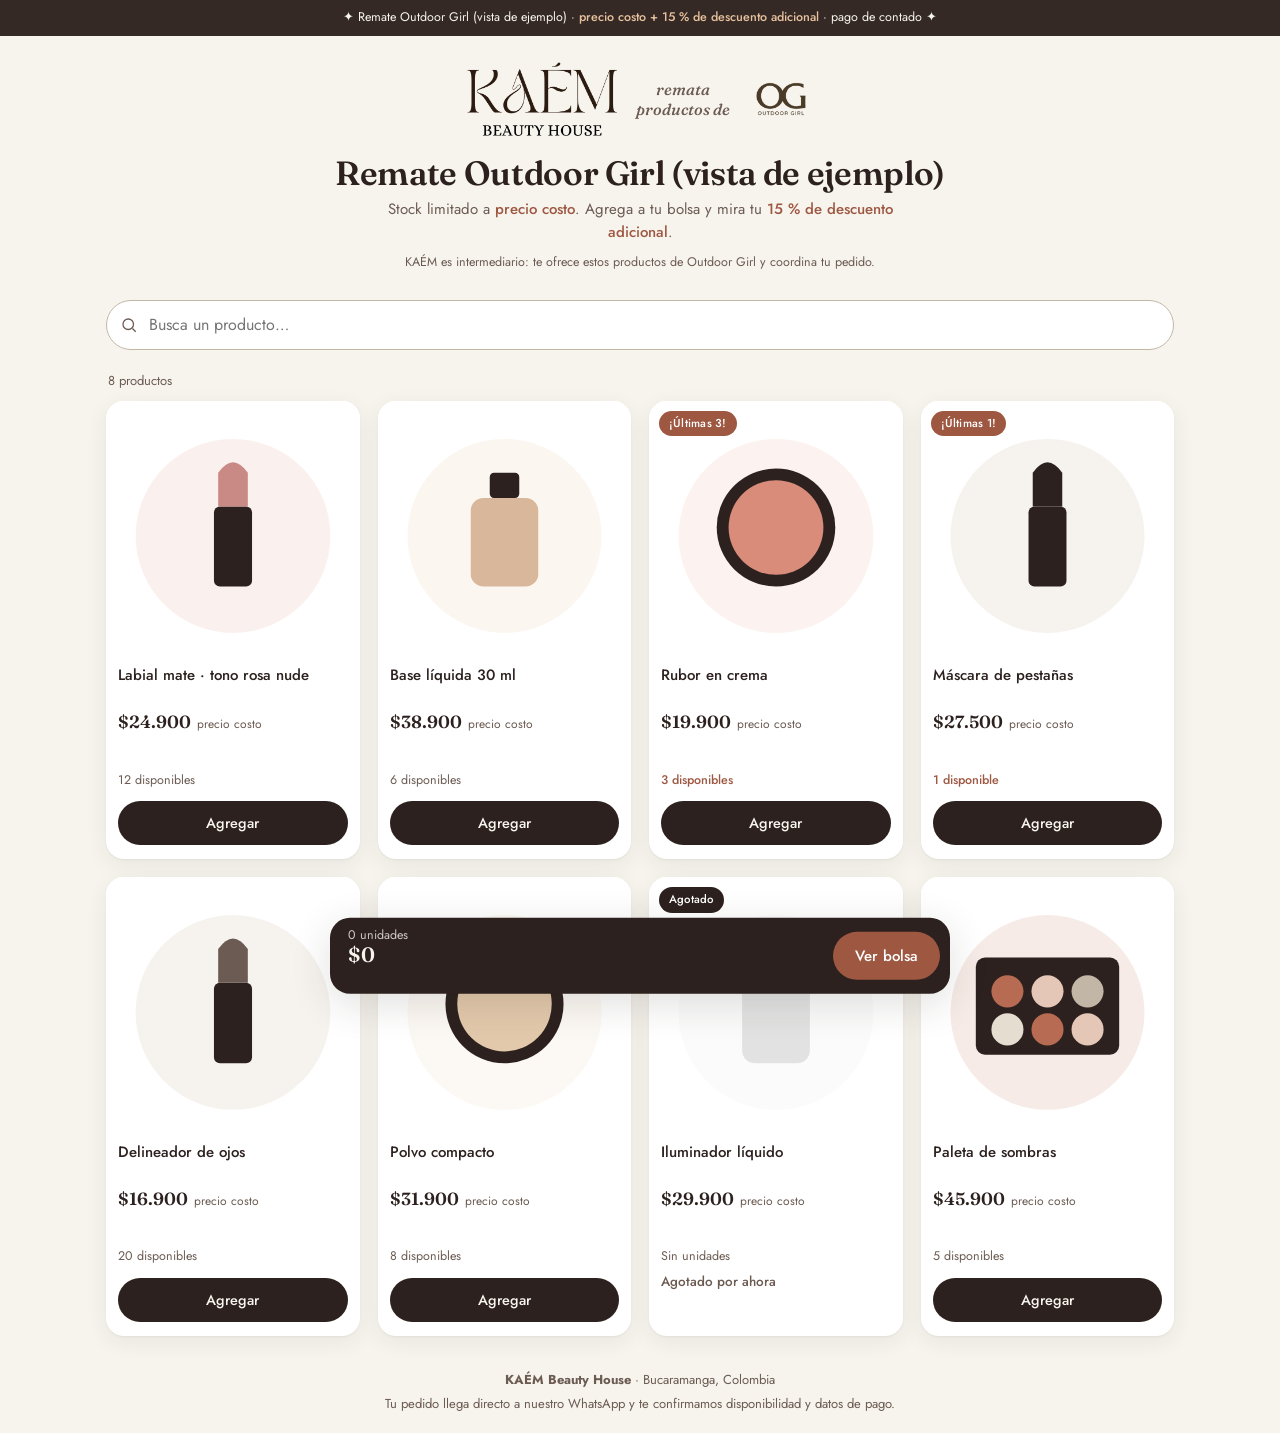
==== remate-og/index.html @ b1ee9c48 "Remate Outdoor Girl: catálogo extra (vista inicial con productos de muestra) Co-Authored-By: Claude " ====
<!doctype html>
<html lang="es">
<head>
<meta charset="utf-8">
<meta name="viewport" content="width=device-width,initial-scale=1,viewport-fit=cover">
<meta name="robots" content="noindex">
<meta name="theme-color" content="#F7F4EE">
<title>Remate Outdoor Girl · KAÉM Beauty House</title>
<meta name="description" content="KAÉM remata productos Outdoor Girl a precio costo con descuento adicional. Arma tu pedido y envíalo por WhatsApp.">
<link rel="preconnect" href="https://fonts.googleapis.com">
<link rel="preconnect" href="https://fonts.gstatic.com" crossorigin>
<link href="https://fonts.googleapis.com/css2?family=Jost:wght@300;400;500;600&family=Fraunces:wght@500;600&display=swap" rel="stylesheet">
<style>
:root{--crema:#F7F4EE;--arena:#E5DDD0;--piedra:#C2B6A6;--espresso:#2C211E;--blanco:#FFFFFF;--salvia:#8FA08E;--salvia-txt:#4F6451;--terracota:#B86B53;--terracota-txt:#9E5842;--suave:#6B5B52;--rojo:#A94B36;--gris:#ECE8E1;
  --sans:'Jost',-apple-system,BlinkMacSystemFont,"Segoe UI",Roboto,"Helvetica Neue",Arial,sans-serif;--serif:'Fraunces',Georgia,'Times New Roman',serif;
  --ease:cubic-bezier(.32,.72,0,1);--ease-out:cubic-bezier(.2,.8,.2,1);
  --sombra-s:0 1px 2px rgba(44,33,30,.05),0 6px 22px rgba(44,33,30,.07);--sombra:0 10px 40px rgba(44,33,30,.14)}
*{box-sizing:border-box;-webkit-tap-highlight-color:transparent}
html{-webkit-text-size-adjust:100%;touch-action:manipulation}
html,body{margin:0;background:var(--crema);color:var(--espresso);font-family:var(--sans);-webkit-font-smoothing:antialiased;line-height:1.5}
button,input{font:inherit;color:inherit}
button{cursor:pointer;border:0;background:none;padding:0}
img{display:block;max-width:100%}
:focus-visible{outline:2px solid var(--terracota);outline-offset:2px;border-radius:6px}
.sr{position:absolute;width:1px;height:1px;overflow:hidden;clip:rect(0 0 0 0);white-space:nowrap}
[hidden]{display:none!important}
body.con-bolsa{padding-bottom:calc(98px + env(safe-area-inset-bottom))}
body.fijo{overflow:hidden}

.cinta{background:rgba(44,33,30,.96);color:var(--crema);font-size:12.5px;text-align:center;padding:9px 14px;line-height:1.4}
.cinta b{font-weight:500;color:#E8C29E}
.wrap{max-width:1100px;margin:0 auto;padding:0 16px}

/* Portada: KAÉM remata Outdoor Girl */
.hero{text-align:center;padding:26px 0 8px}
.marcas{display:flex;align-items:center;justify-content:center;gap:14px}
.lg-kaem{width:min(150px,38vw);height:auto}
.por{font:italic 500 1rem/1.25 var(--serif);color:var(--suave);max-width:104px;text-align:center}
@media (max-width:360px){.marcas{gap:8px}.lg-kaem{width:104px}.lg-og{width:52px;height:52px}.por{font-size:.9rem;max-width:84px}}
.lg-og{width:64px;height:64px}
.hero h1{font:600 clamp(1.55rem,6vw,2.1rem)/1.15 var(--serif);margin:18px 0 6px;letter-spacing:-.01em}
.hero .sub{margin:0 auto;max-width:520px;color:var(--suave);font-size:15px}
.hero .sub b{color:var(--terracota-txt);font-weight:500}
.hero .nota{margin:10px auto 0;max-width:520px;font-size:12.5px;color:var(--suave)}

/* Búsqueda */
.barra{position:sticky;top:0;z-index:20;background:rgba(247,244,238,.92);-webkit-backdrop-filter:saturate(160%) blur(14px);backdrop-filter:saturate(160%) blur(14px);padding:10px 0 8px;margin:10px 0 0;border-bottom:1px solid transparent;transition:border-color .2s}
.barra.sombra{border-bottom-color:var(--arena)}
.buscar{position:relative;display:block}
.buscar svg{position:absolute;left:14px;top:50%;transform:translateY(-50%);width:18px;height:18px;stroke:var(--suave);fill:none;stroke-width:1.7;pointer-events:none}
.buscar input{width:100%;font-size:16px;padding:12px 14px 12px 42px;min-height:46px;border-radius:999px;border:1px solid var(--piedra);background:var(--blanco);outline:none;transition:border-color .2s,box-shadow .2s;-webkit-appearance:none}
.buscar input:focus{border-color:var(--terracota);box-shadow:0 0 0 3px rgba(184,107,83,.14)}
.buscar input::-webkit-search-cancel-button{display:none}
.cuenta{margin:12px 2px 10px;font-size:13px;color:var(--suave)}

/* Tarjetas */
.grid{display:grid;grid-template-columns:repeat(2,minmax(0,1fr));gap:12px}
@media (max-width:360px){.info{padding:12px 10px 14px}.step output{min-width:20px}}
@media (min-width:640px){.grid{grid-template-columns:repeat(3,minmax(0,1fr));gap:16px}}
@media (min-width:960px){.grid{grid-template-columns:repeat(4,minmax(0,1fr));gap:18px}}
.card{background:var(--blanco);border-radius:18px;box-shadow:var(--sombra-s);overflow:hidden;display:flex;flex-direction:column;transition:box-shadow .25s}
.card.en-bolsa{box-shadow:0 0 0 2px rgba(184,107,83,.55),var(--sombra-s)}
.foto{position:relative;aspect-ratio:1/1;background:var(--blanco);cursor:zoom-in;display:block;width:100%}
.foto img{width:100%;height:100%;object-fit:contain}
.foto .sin{display:flex;align-items:center;justify-content:center;height:100%;font:600 2rem var(--serif);color:var(--piedra);background:var(--gris)}
.tag{position:absolute;left:10px;top:10px;background:var(--terracota-txt);color:#fff;font-size:11.5px;font-weight:500;padding:4px 10px;border-radius:999px;letter-spacing:.02em}
.card.agotado .foto img,.card.agotado .foto .sin{filter:grayscale(1);opacity:.5}
.card.agotado .tag{background:var(--espresso)}
.info{padding:12px 12px 14px;display:flex;flex-direction:column;gap:6px;flex:1}
.nom{margin:0;font-size:15px;font-weight:500;line-height:1.3;display:-webkit-box;-webkit-line-clamp:2;-webkit-box-orient:vertical;overflow:hidden;min-height:2.6em}
.precio{position:relative;min-height:3.35em}
.p-lista{display:flex;align-items:baseline;gap:6px;flex-wrap:wrap}
.p-lista .v{position:relative;font:600 1.1rem/1.2 var(--serif);transition:color .25s,font-size .25s}
.p-lista .v::after{content:"";position:absolute;left:-2px;right:-2px;top:52%;height:2px;border-radius:2px;background:var(--rojo);transform:scaleX(0);transform-origin:left;transition:transform .3s var(--ease-out)}
.p-lista small{font-size:12px;color:var(--suave)}
.precio.on .p-lista .v{color:var(--suave);font-size:.95rem;font-weight:500}
.precio.on .p-lista .v::after{transform:scaleX(1)}
.p-final{display:grid;grid-template-rows:0fr;opacity:0;transform:translateY(-4px);transition:grid-template-rows .3s var(--ease),opacity .25s,transform .3s var(--ease)}
.p-final>div{overflow:hidden;display:flex;align-items:center;gap:8px;flex-wrap:wrap}
.precio.on .p-final{grid-template-rows:1fr;opacity:1;transform:none}
.p-final b{font:600 1.3rem/1.25 var(--serif);color:var(--terracota-txt)}
.chip{font-style:normal;background:var(--salvia-txt);color:#fff;font-size:11.5px;font-weight:600;padding:3px 9px;border-radius:999px;transform:scale(.6);transition:transform .35s var(--ease-out)}
.precio.on .chip{transform:scale(1)}
.und{margin:0;font-size:12.5px;color:var(--suave)}
.und.poco{color:var(--terracota-txt);font-weight:500}
.ctrl{margin-top:auto;padding-top:6px}
.add{width:100%;min-height:44px;border-radius:999px;background:var(--espresso);color:var(--crema);font-size:14.5px;font-weight:500;transition:transform .15s,background .2s}
.add:active{transform:scale(.97)}
.step{display:none;align-items:center;justify-content:space-between;background:var(--gris);border-radius:999px;padding:3px}
.card.en-bolsa .add{display:none}
.card.en-bolsa .step{display:flex}
.step button{flex:0 0 44px;width:44px;height:44px;border-radius:50%;background:var(--blanco);font-size:22px;line-height:1;box-shadow:var(--sombra-s);transition:transform .15s,opacity .2s}
.step button:active{transform:scale(.92)}
.step button.tope{opacity:.35}
.step output{min-width:30px;text-align:center;font-weight:600;font-size:16px;display:inline-block}
.step output.bump{animation:bump .3s var(--ease)}
@keyframes bump{40%{transform:scale(1.35)}}
.card.agotado .ctrl{display:none}
.agot-txt{display:none;margin:0;font-size:13.5px;color:var(--suave);font-weight:500}
.card.agotado .agot-txt{display:block}

/* Chispas al mostrar el descuento */
.chispa{position:absolute;left:30%;top:60%;color:var(--terracota);font-size:13px;pointer-events:none;opacity:0;animation:chispa .8s var(--ease-out) forwards}
@keyframes chispa{0%{opacity:0;transform:translate(0,0) scale(.4)}20%{opacity:1}100%{opacity:0;transform:translate(var(--dx),var(--dy)) scale(1.1) rotate(40deg)}}

.estado{text-align:center;color:var(--suave);padding:40px 10px}
.pie{margin:34px 0 20px;text-align:center;font-size:13px;color:var(--suave)}
.pie p{margin:4px 0}

/* Barra de la bolsa */
.bolsa-b{position:fixed;left:0;right:0;bottom:0;z-index:40;padding:0 12px calc(12px + env(safe-area-inset-bottom));transform:translateY(120%);transition:transform .35s var(--ease);pointer-events:none}
.bolsa-b.on{transform:none;pointer-events:auto}
.bolsa-in{max-width:620px;margin:0 auto;background:var(--espresso);color:var(--crema);border-radius:20px;padding:10px 10px 10px 18px;display:flex;align-items:center;gap:12px;box-shadow:var(--sombra)}
.bb-txt{flex:1;min-width:0;display:flex;flex-direction:column;line-height:1.25}
.bb-und{font-size:12.5px;opacity:.8}
.bb-tot{font:600 1.3rem/1.2 var(--serif)}
.bb-ah{font-size:12.5px;color:#BFD3BE;font-weight:500;min-height:1.25em}
.btn{min-height:48px;padding:0 22px;border-radius:999px;background:var(--terracota-txt);color:#fff;font-weight:500;font-size:15px;transition:transform .15s,background .2s}
.btn:active{transform:scale(.97)}

/* Hoja de la bolsa */
.velo{position:fixed;inset:0;background:rgba(44,33,30,.45);opacity:0;pointer-events:none;transition:opacity .25s;z-index:50}
.velo.on{opacity:1;pointer-events:auto}
.hoja{position:fixed;left:0;right:0;bottom:0;z-index:60;background:var(--crema);border-radius:24px 24px 0 0;max-height:92vh;display:flex;flex-direction:column;transform:translateY(105%);transition:transform .32s var(--ease),visibility 0s .32s;box-shadow:var(--sombra);visibility:hidden}
.hoja.on{transform:none;visibility:visible;transition:transform .32s var(--ease)}
@media (min-width:720px){.hoja{left:50%;right:auto;bottom:auto;top:50%;width:560px;max-height:90vh;border-radius:24px;transform:translate(-50%,-46%);opacity:0;transition:transform .28s var(--ease),opacity .22s,visibility 0s .28s}.hoja.on{transform:translate(-50%,-50%);opacity:1;transition:transform .28s var(--ease),opacity .22s}}
.hoja-cab{display:flex;align-items:center;justify-content:space-between;padding:16px 18px 8px}
.hoja-cab h2{margin:0;font:600 1.35rem/1.2 var(--serif)}
.x{width:44px;height:44px;border-radius:50%;background:var(--gris);font-size:16px}
.hoja-cuerpo{overflow-y:auto;-webkit-overflow-scrolling:touch;padding:0 18px 22px;overscroll-behavior:contain}
.bl{display:grid;grid-template-columns:56px 1fr auto;gap:12px;align-items:center;padding:12px 0;border-bottom:1px solid var(--arena)}
.bl .ft{width:56px;height:56px;border-radius:12px;background:var(--blanco);overflow:hidden}
.bl .ft img{width:100%;height:100%;object-fit:contain}
.bl .nm{font-size:14px;font-weight:500;line-height:1.25;display:-webkit-box;-webkit-line-clamp:2;-webkit-box-orient:vertical;overflow:hidden}
.bl .pr{font-size:13px;color:var(--suave);margin-top:2px}
.bl .pr s{margin-right:6px;text-decoration-color:var(--rojo);text-decoration-thickness:2px}
.bl .pr b{color:var(--terracota-txt);font-weight:600}
.bl .der{text-align:right}
.bl .der .tl{font:600 1rem var(--serif)}
.bl .der s{display:block;font-size:12px;color:var(--suave);text-decoration-color:var(--rojo);text-decoration-thickness:2px}
.bl .step{display:inline-flex;margin-top:6px;padding:2px}
.bl .step output{min-width:34px}
.tot{background:var(--blanco);border-radius:18px;padding:14px 16px;margin:14px 0;box-shadow:var(--sombra-s)}
.tot>div{display:flex;justify-content:space-between;gap:10px;font-size:14px;padding:3px 0}
.tot .dsc{color:var(--salvia-txt);font-weight:500}
.tot .gr{border-top:1px solid var(--arena);margin-top:6px;padding-top:10px;font:600 1.35rem/1.2 var(--serif);align-items:baseline}
.tot .gr span:last-child{color:var(--terracota-txt)}
.pago-nota{background:rgba(143,160,142,.18);color:var(--salvia-txt);border-radius:14px;padding:10px 14px;font-size:13.5px;margin:0 0 6px}
.form h3{margin:16px 0 4px;font:600 1.05rem var(--serif)}
.campo{margin:10px 0}
.campo label{display:block;font-size:12.5px;color:var(--suave);margin:0 0 5px 4px}
.campo input{width:100%;font-size:16px;padding:13px 15px;min-height:48px;border-radius:14px;border:0;background:var(--gris);outline:none;-webkit-appearance:none;transition:background .2s,box-shadow .2s}
.campo input:focus{background:#fff;box-shadow:0 0 0 3px rgba(184,107,83,.22)}
.campo input.mal{box-shadow:0 0 0 2px var(--rojo);animation:sacude .35s}
@keyframes sacude{25%{transform:translateX(-5px)}75%{transform:translateX(5px)}}
.enviar{width:100%;margin-top:14px;min-height:52px;font-size:16px;display:flex;align-items:center;justify-content:center;gap:8px;background:#1F7A4D}
.enviar svg{width:20px;height:20px;fill:#fff}
.copiar{display:block;margin:10px auto 0;font-size:13.5px;color:var(--terracota-txt);text-decoration:underline;text-underline-offset:3px;min-height:44px}
.hecho{background:rgba(143,160,142,.2);border-radius:16px;padding:14px 16px;margin-top:14px;font-size:14px}
.hecho b{display:block;margin-bottom:2px}
.vacia{text-align:center;padding:30px 0;color:var(--suave)}

/* Foto grande */
.visor{position:fixed;inset:0;z-index:70;background:rgba(20,14,12,.88);display:flex;align-items:center;justify-content:center;padding:20px;opacity:0;pointer-events:none;transition:opacity .22s}
.visor.on{opacity:1;pointer-events:auto}
.visor img{max-width:min(92vw,720px);max-height:82vh;border-radius:18px;background:#fff;object-fit:contain}
.visor .x{position:absolute;right:14px;top:calc(14px + env(safe-area-inset-top));background:rgba(255,255,255,.9)}

.aviso{position:fixed;left:50%;top:calc(14px + env(safe-area-inset-top));transform:translate(-50%,-24px);z-index:90;max-width:92vw;opacity:0;pointer-events:none;background:var(--espresso);color:var(--crema);padding:12px 18px;border-radius:999px;font-size:14px;text-align:center;box-shadow:var(--sombra);transition:opacity .22s,transform .28s var(--ease)}
.aviso.on{opacity:1;transform:translate(-50%,0)}
@media (prefers-reduced-motion:reduce){*,*::before,*::after{animation-duration:.01ms!important;animation-iteration-count:1!important;transition-duration:.01ms!important}.chispa{display:none}}
</style>
</head>
<body>
<div class="cinta" id="cinta" role="note"></div>
<div class="wrap">
  <header class="hero">
    <div class="marcas"><img class="lg-kaem" src="[data-uri]" alt="KAÉM Beauty House" width="520" height="257"><span class="por">remata productos de</span><img class="lg-og" src="[data-uri]" alt="Outdoor Girl" width="110" height="110"></div>
    <h1 id="titulo">Remate Outdoor Girl</h1>
    <p class="sub" id="sub"></p>
    <p class="nota">KAÉM es intermediario: te ofrece estos productos de Outdoor Girl y coordina tu pedido.</p>
  </header>

  <div class="barra" id="barra">
    <label class="buscar"><span class="sr">Buscar un producto</span>
      <svg viewBox="0 0 24 24" aria-hidden="true"><circle cx="11" cy="11" r="7"/><line x1="21" y1="21" x2="16.6" y2="16.6"/></svg>
      <input id="q" type="search" placeholder="Busca un producto…" autocomplete="off" enterkeyhint="search"></label>
  </div>
  <p class="cuenta" id="cuenta" aria-live="polite"></p>
  <div id="grid" class="grid"></div>
  <p class="estado" id="vacio" hidden>No encontramos productos con esa búsqueda.</p>
  <noscript><p class="estado">Para ver el catálogo necesitas activar JavaScript.</p></noscript>

  <footer class="pie">
    <p><b>KAÉM Beauty House</b> · Bucaramanga, Colombia</p>
    <p>Tu pedido llega directo a nuestro WhatsApp y te confirmamos disponibilidad y datos de pago.</p>
  </footer>
</div>

<div class="bolsa-b" id="bolsaB"><div class="bolsa-in">
  <div class="bb-txt" aria-live="polite"><span class="bb-und" id="bbUnd">0 unidades</span><b class="bb-tot" id="bbTot">$0</b><span class="bb-ah" id="bbAh"></span></div>
  <button class="btn" id="verBolsa" type="button">Ver bolsa</button>
</div></div>

<div class="velo" id="velo"></div>

<section class="hoja" id="hBolsa" role="dialog" aria-modal="true" aria-labelledby="hbT">
  <div class="hoja-cab"><h2 id="hbT">Mi bolsa</h2><button class="x" id="hbX" type="button" aria-label="Cerrar">✕</button></div>
  <div class="hoja-cuerpo" id="hbCuerpo">
    <div id="hbLineas"></div>
    <div id="hbResto">
      <div class="tot" id="hbTot" aria-live="polite"></div>
      <p class="pago-nota">💳 Este remate es solo de <b>pago de contado</b>. Te confirmamos disponibilidad y los datos para pagar por WhatsApp.</p>
      <form class="form" id="form" novalidate autocomplete="on">
        <h3>Tus datos</h3>
        <div class="campo"><label for="cNombre">Nombre completo</label><input id="cNombre" name="name" autocomplete="name" autocapitalize="words" required></div>
        <div class="campo"><label for="cDoc">Cédula o NIT</label><input id="cDoc" name="documento" autocomplete="off" inputmode="text" required></div>
        <div class="campo"><label for="cTel">Celular / WhatsApp</label><input id="cTel" name="tel" type="tel" autocomplete="tel-national" inputmode="numeric" placeholder="3001234567" required></div>
        <div class="campo"><label for="cCiudad">Ciudad</label><input id="cCiudad" name="ciudad" autocomplete="address-level2" autocapitalize="words" required></div>
        <div class="campo"><label for="cDir">Dirección de entrega</label><input id="cDir" name="dir" autocomplete="street-address" required></div>
        <button class="btn enviar" id="enviar" type="submit"><svg viewBox="0 0 24 24" aria-hidden="true"><path d="M12 2a10 10 0 0 0-8.6 15.1L2 22l5-1.3A10 10 0 1 0 12 2zm5.2 14.2c-.2.6-1.3 1.2-1.8 1.2-.5.1-1 .2-3.3-.7-2.8-1.2-4.6-4-4.7-4.2-.1-.2-1.1-1.5-1.1-2.8s.7-2 1-2.3c.2-.3.5-.3.7-.3h.5c.2 0 .4 0 .6.5l.9 2.1c.1.2.1.4 0 .5l-.4.6-.4.4c-.1.2-.3.3-.1.6.2.3.8 1.3 1.7 2.1 1.1 1 2 1.3 2.3 1.4.3.1.4.1.6-.1l.8-1c.2-.3.4-.2.6-.1l1.9.9c.3.1.5.2.5.3.1.2.1.8-.2 1.4z"/></svg>Enviar pedido por WhatsApp</button>
        <button class="copiar" id="copiar" type="button">Copiar el pedido</button>
      </form>
      <div class="hecho" id="hecho" hidden><b>Se abrió WhatsApp con tu pedido ✨</b>Envía el mensaje para que lo recibamos. Si no se abrió, toca «Copiar el pedido» y pégalo en el chat de KAÉM.</div>
    </div>
  </div>
</section>

<div class="visor" id="visor" role="dialog" aria-modal="true" aria-label="Foto del producto"><button class="x" id="visorX" type="button" aria-label="Cerrar foto">✕</button><img id="visorImg" alt=""></div>
<div class="aviso" id="aviso" role="status" aria-live="polite"></div>

<script type="application/json" id="datos">{"v":"ejemplo","titulo":"Remate Outdoor Girl (vista de ejemplo)","descuentoPct":15,"redondeo":100,"whatsapp":"573181305060","productos":[{"id":"e1","nombre":"Labial mate · tono rosa nude","precio":24900,"unidades":12,"foto":"data:image/svg+xml;charset=utf-8,%3Csvg%20xmlns%3D%22http%3A%2F%2Fwww.w3.org%2F2000%2Fsvg%22%20viewBox%3D%220%200%20600%20600%22%3E%3Crect%20width%3D%22600%22%20height%3D%22600%22%20fill%3D%22%23fff%22%2F%3E%3Ccircle%20cx%3D%22300%22%20cy%3D%22320%22%20r%3D%22230%22%20fill%3D%22%23F0D6D0%22%20opacity%3D%22.35%22%2F%3E%3Crect%20x%3D%22255%22%20y%3D%22250%22%20width%3D%2290%22%20height%3D%22190%22%20rx%3D%2214%22%20fill%3D%22%232C211E%22%2F%3E%3Cpath%20d%3D%22M265%20250%20L265%20170%20Q300%20120%20335%20170%20L335%20250%20Z%22%20fill%3D%22%23C98A86%22%2F%3E%3C%2Fsvg%3E"},{"id":"e2","nombre":"Base líquida 30 ml","precio":38900,"unidades":6,"foto":"data:image/svg+xml;charset=utf-8,%3Csvg%20xmlns%3D%22http%3A%2F%2Fwww.w3.org%2F2000%2Fsvg%22%20viewBox%3D%220%200%20600%20600%22%3E%3Crect%20width%3D%22600%22%20height%3D%22600%22%20fill%3D%22%23fff%22%2F%3E%3Ccircle%20cx%3D%22300%22%20cy%3D%22320%22%20r%3D%22230%22%20fill%3D%22%23F3E4D4%22%20opacity%3D%22.35%22%2F%3E%3Crect%20x%3D%22265%22%20y%3D%22170%22%20width%3D%2270%22%20height%3D%2260%22%20rx%3D%2210%22%20fill%3D%22%232C211E%22%2F%3E%3Crect%20x%3D%22220%22%20y%3D%22230%22%20width%3D%22160%22%20height%3D%22210%22%20rx%3D%2230%22%20fill%3D%22%23D9B79A%22%2F%3E%3C%2Fsvg%3E"},{"id":"e3","nombre":"Rubor en crema","precio":19900,"unidades":3,"foto":"data:image/svg+xml;charset=utf-8,%3Csvg%20xmlns%3D%22http%3A%2F%2Fwww.w3.org%2F2000%2Fsvg%22%20viewBox%3D%220%200%20600%20600%22%3E%3Crect%20width%3D%22600%22%20height%3D%22600%22%20fill%3D%22%23fff%22%2F%3E%3Ccircle%20cx%3D%22300%22%20cy%3D%22320%22%20r%3D%22230%22%20fill%3D%22%23F6DDD3%22%20opacity%3D%22.35%22%2F%3E%3Ccircle%20cx%3D%22300%22%20cy%3D%22300%22%20r%3D%22140%22%20fill%3D%22%232C211E%22%2F%3E%3Ccircle%20cx%3D%22300%22%20cy%3D%22300%22%20r%3D%22112%22%20fill%3D%22%23D98C7A%22%2F%3E%3C%2Fsvg%3E"},{"id":"e4","nombre":"Máscara de pestañas","precio":27500,"unidades":1,"foto":"data:image/svg+xml;charset=utf-8,%3Csvg%20xmlns%3D%22http%3A%2F%2Fwww.w3.org%2F2000%2Fsvg%22%20viewBox%3D%220%200%20600%20600%22%3E%3Crect%20width%3D%22600%22%20height%3D%22600%22%20fill%3D%22%23fff%22%2F%3E%3Ccircle%20cx%3D%22300%22%20cy%3D%22320%22%20r%3D%22230%22%20fill%3D%22%23E5DDD0%22%20opacity%3D%22.35%22%2F%3E%3Crect%20x%3D%22255%22%20y%3D%22250%22%20width%3D%2290%22%20height%3D%22190%22%20rx%3D%2214%22%20fill%3D%22%232C211E%22%2F%3E%3Cpath%20d%3D%22M265%20250%20L265%20170%20Q300%20120%20335%20170%20L335%20250%20Z%22%20fill%3D%22%232C211E%22%2F%3E%3C%2Fsvg%3E"},{"id":"e5","nombre":"Delineador de ojos","precio":16900,"unidades":20,"foto":"data:image/svg+xml;charset=utf-8,%3Csvg%20xmlns%3D%22http%3A%2F%2Fwww.w3.org%2F2000%2Fsvg%22%20viewBox%3D%220%200%20600%20600%22%3E%3Crect%20width%3D%22600%22%20height%3D%22600%22%20fill%3D%22%23fff%22%2F%3E%3Ccircle%20cx%3D%22300%22%20cy%3D%22320%22%20r%3D%22230%22%20fill%3D%22%23E5DDD0%22%20opacity%3D%22.35%22%2F%3E%3Crect%20x%3D%22255%22%20y%3D%22250%22%20width%3D%2290%22%20height%3D%22190%22%20rx%3D%2214%22%20fill%3D%22%232C211E%22%2F%3E%3Cpath%20d%3D%22M265%20250%20L265%20170%20Q300%20120%20335%20170%20L335%20250%20Z%22%20fill%3D%22%236B5B52%22%2F%3E%3C%2Fsvg%3E"},{"id":"e6","nombre":"Polvo compacto","precio":31900,"unidades":8,"foto":"data:image/svg+xml;charset=utf-8,%3Csvg%20xmlns%3D%22http%3A%2F%2Fwww.w3.org%2F2000%2Fsvg%22%20viewBox%3D%220%200%20600%20600%22%3E%3Crect%20width%3D%22600%22%20height%3D%22600%22%20fill%3D%22%23fff%22%2F%3E%3Ccircle%20cx%3D%22300%22%20cy%3D%22320%22%20r%3D%22230%22%20fill%3D%22%23F6EBDD%22%20opacity%3D%22.35%22%2F%3E%3Ccircle%20cx%3D%22300%22%20cy%3D%22300%22%20r%3D%22140%22%20fill%3D%22%232C211E%22%2F%3E%3Ccircle%20cx%3D%22300%22%20cy%3D%22300%22%20r%3D%22112%22%20fill%3D%22%23E3C9AC%22%2F%3E%3C%2Fsvg%3E"},{"id":"e7","nombre":"Iluminador líquido","precio":29900,"unidades":0,"foto":"data:image/svg+xml;charset=utf-8,%3Csvg%20xmlns%3D%22http%3A%2F%2Fwww.w3.org%2F2000%2Fsvg%22%20viewBox%3D%220%200%20600%20600%22%3E%3Crect%20width%3D%22600%22%20height%3D%22600%22%20fill%3D%22%23fff%22%2F%3E%3Ccircle%20cx%3D%22300%22%20cy%3D%22320%22%20r%3D%22230%22%20fill%3D%22%23F7EBDD%22%20opacity%3D%22.35%22%2F%3E%3Crect%20x%3D%22265%22%20y%3D%22170%22%20width%3D%2270%22%20height%3D%2260%22%20rx%3D%2210%22%20fill%3D%22%232C211E%22%2F%3E%3Crect%20x%3D%22220%22%20y%3D%22230%22%20width%3D%22160%22%20height%3D%22210%22%20rx%3D%2230%22%20fill%3D%22%23E8C29E%22%2F%3E%3C%2Fsvg%3E"},{"id":"e8","nombre":"Paleta de sombras","precio":45900,"unidades":5,"foto":"data:image/svg+xml;charset=utf-8,%3Csvg%20xmlns%3D%22http%3A%2F%2Fwww.w3.org%2F2000%2Fsvg%22%20viewBox%3D%220%200%20600%20600%22%3E%3Crect%20width%3D%22600%22%20height%3D%22600%22%20fill%3D%22%23fff%22%2F%3E%3Ccircle%20cx%3D%22300%22%20cy%3D%22320%22%20r%3D%22230%22%20fill%3D%22%23E5C7B8%22%20opacity%3D%22.35%22%2F%3E%3Crect%20x%3D%22130%22%20y%3D%22190%22%20width%3D%22340%22%20height%3D%22230%22%20rx%3D%2222%22%20fill%3D%22%232C211E%22%2F%3E%3Ccircle%20cx%3D%22205%22%20cy%3D%22270%22%20r%3D%2238%22%20fill%3D%22%23B86B53%22%2F%3E%3Ccircle%20cx%3D%22300%22%20cy%3D%22270%22%20r%3D%2238%22%20fill%3D%22%23E5C7B8%22%2F%3E%3Ccircle%20cx%3D%22395%22%20cy%3D%22270%22%20r%3D%2238%22%20fill%3D%22%23C2B6A6%22%2F%3E%3Ccircle%20cx%3D%22205%22%20cy%3D%22360%22%20r%3D%2238%22%20fill%3D%22%23E5DDD0%22%2F%3E%3Ccircle%20cx%3D%22300%22%20cy%3D%22360%22%20r%3D%2238%22%20fill%3D%22%23B86B53%22%2F%3E%3Ccircle%20cx%3D%22395%22%20cy%3D%22360%22%20r%3D%2238%22%20fill%3D%22%23E5C7B8%22%2F%3E%3C%2Fsvg%3E"}]}</script>
<script>
(function(){
'use strict';
/* Cuentas compartidas por el editor y el catálogo: así los dos siempre muestran la misma cifra. */
function remPuntos(n) { return String(Math.round(+n || 0)).replace(/\B(?=(\d{3})+(?!\d))/g, '.'); }
function remCop(n) { n = Math.round(+n || 0); return (n < 0 ? '−' : '') + '$' + remPuntos(Math.abs(n)); }
/** Precio de una unidad con el descuento, redondeado al paso más cercano (nunca queda por encima del precio de lista). */
function remPrecioFinal(lista, pct, paso) {
  lista = Math.max(0, Math.round(+lista || 0)); pct = Math.min(90, Math.max(0, +pct || 0)); paso = Math.max(1, Math.round(+paso || 1));
  var r = Math.round(lista * (1 - pct / 100) / paso) * paso;
  return Math.min(lista, Math.max(0, r));
}
/** Lo que hay en la bolsa. cant = { idProducto: unidades }. Nunca pasa de las unidades disponibles. */
function remResumen(productos, cant, cfg) {
  var lineas = [], unidades = 0, totalLista = 0, totalFinal = 0;
  (productos || []).forEach(function (p) {
    var n = Math.min(Math.floor(+(cant || {})[p.id] || 0), Math.max(0, Math.floor(+p.unidades || 0)));
    if (!(n > 0)) return;
    var fin = remPrecioFinal(p.precio, cfg.descuentoPct, cfg.redondeo), lista = Math.round(+p.precio);
    lineas.push({ id: p.id, nombre: p.nombre, cant: n, lista: lista, final: fin, subLista: n * lista, subFinal: n * fin });
    unidades += n; totalLista += n * lista; totalFinal += n * fin;
  });
  return { lineas: lineas, unidades: unidades, totalLista: totalLista, totalFinal: totalFinal, ahorro: totalLista - totalFinal };
}
/** Revisa los datos de quien pide. Devuelve { ok, cli } o { ok:false, campo, msg }. */
function remValidar(c) {
  c = c || {};
  var nombre = String(c.nombre || '').replace(/\s+/g, ' ').trim(), doc = String(c.documento || '').replace(/[\s.]/g, ''), tel = String(c.celular || '').replace(/\D/g, ''),
      ciudad = String(c.ciudad || '').replace(/\s+/g, ' ').trim(), dir = String(c.direccion || '').replace(/\s+/g, ' ').trim();
  if (nombre.length < 5 || nombre.indexOf(' ') < 0) return { ok: false, campo: 'nombre', msg: 'Escribe tu nombre completo (nombre y apellido).' };
  if (doc.length < 5) return { ok: false, campo: 'documento', msg: 'Escribe tu cédula o NIT.' };
  if (tel.length === 12 && tel.indexOf('57') === 0) tel = tel.slice(2);
  if (!/^3\d{9}$/.test(tel)) return { ok: false, campo: 'celular', msg: 'Escribe tu celular de 10 dígitos (empieza por 3).' };
  if (ciudad.length < 2) return { ok: false, campo: 'ciudad', msg: 'Escribe tu ciudad.' };
  if (dir.length < 5) return { ok: false, campo: 'direccion', msg: 'Escribe la dirección de entrega.' };
  return { ok: true, cli: { nombre: nombre, documento: doc, celular: tel, ciudad: ciudad, direccion: dir } };
}
/** El mensaje que le llega a KAÉM por WhatsApp. */
function remMensaje(cfg, cli, res) {
  var L = ['Hola KAÉM 🤍 quiero hacer un pedido del *' + (cfg.titulo || 'Remate') + '* (pago de contado).', '', '*Mis datos*',
    'Nombre: ' + cli.nombre, 'Documento: ' + cli.documento, 'Celular: ' + cli.celular, 'Ciudad: ' + cli.ciudad, 'Dirección: ' + cli.direccion, '', '*Mi pedido*'];
  res.lineas.forEach(function (l) { L.push('• ' + l.cant + ' × ' + l.nombre + ' — ' + remCop(l.final) + ' c/u (antes ' + remCop(l.lista) + ') = ' + remCop(l.subFinal)); });
  L.push('', 'Subtotal a precio costo: ' + remCop(res.totalLista), 'Descuento adicional ' + remPuntos(cfg.descuentoPct) + ' %: −' + remCop(res.ahorro),
    '*Total de contado: ' + remCop(res.totalFinal) + '* (' + res.unidades + (res.unidades === 1 ? ' unidad' : ' unidades') + ')', '',
    '¿Me confirman disponibilidad y los datos para pagar? Gracias 🤍');
  return L.join('\n');
}

var D=null; try{ D=JSON.parse(document.getElementById('datos').textContent); }catch(e){}
function $(i){ return document.getElementById(i); }
var reducir = !!(window.matchMedia && matchMedia('(prefers-reduced-motion: reduce)').matches);
function esc(s){ return String(s==null?'':s).replace(/[&<>"']/g,function(c){ return {'&':'&amp;','<':'&lt;','>':'&gt;','"':'&quot;',"'":'&#39;'}[c]; }); }
function norm(s){ return String(s||'').toLowerCase().normalize('NFD').replace(/[̀-ͯ]/g,''); }
var P=[], MAP={}, Q={}, CARD={}, ULT={tot:0,ah:0}, avisoT=0, ultimoFoco=null;

function avisar(t){ var a=$('aviso'); a.textContent=t; a.classList.add('on'); clearTimeout(avisoT); avisoT=setTimeout(function(){ a.classList.remove('on'); },2600); }
function vibrar(n){ try{ if(navigator.vibrate) navigator.vibrate(n); }catch(e){} }

function init(){
  if(!D || !D.productos || !D.productos.length){ $('grid').innerHTML='<p class="estado" style="grid-column:1/-1">Este catálogo todavía no tiene productos.</p>'; return; }
  P=D.productos.filter(function(p){ return p && p.nombre && +p.precio>0; }).map(function(p){ p.unidades=Math.max(0,Math.floor(+p.unidades||0)); return p; });
  P.forEach(function(p){ MAP[p.id]=p; });
  var pct=remPuntos(D.descuentoPct), titulo=D.titulo||'Remate Outdoor Girl';
  document.title=titulo+' · KAÉM Beauty House'; $('titulo').textContent=titulo;
  $('cinta').innerHTML='✦ '+esc(titulo)+' · <b>precio costo + '+pct+' % de descuento adicional</b> · pago de contado ✦';
  $('sub').innerHTML='Stock limitado a <b>precio costo</b>. Agrega a tu bolsa y mira tu <b>'+pct+' % de descuento adicional</b>.';
  pintarGrid(); cargarGuardado(); P.forEach(function(p){ pintarCard(p.id,false); }); pintarBarra(false); filtrar();
}

function pintarGrid(){
  $('grid').innerHTML=P.map(function(p){
    var pocos=p.unidades>0&&p.unidades<=3;
    var foto=p.foto?'<img src="'+esc(p.foto)+'" alt="'+esc(p.nombre)+'" loading="lazy" decoding="async">':'<span class="sin" aria-hidden="true">'+esc(p.nombre.charAt(0).toUpperCase())+'</span>';
    return '<article class="card'+(p.unidades<=0?' agotado':'')+'" data-id="'+esc(p.id)+'">'
      +'<button class="foto" type="button" data-foto="'+esc(p.id)+'" aria-label="Ver foto de '+esc(p.nombre)+'">'+foto+(p.unidades<=0?'<span class="tag">Agotado</span>':(pocos?'<span class="tag">¡Últimas '+p.unidades+'!</span>':''))+'</button>'
      +'<div class="info"><h3 class="nom">'+esc(p.nombre)+'</h3>'
      +'<div class="precio"><div class="p-lista"><span class="v">'+remCop(p.precio)+'</span><small>precio costo</small></div>'
      +'<div class="p-final" aria-hidden="true"><div><b>'+remCop(remPrecioFinal(p.precio,D.descuentoPct,D.redondeo))+'</b><i class="chip">−'+remPuntos(D.descuentoPct)+' %</i></div></div></div>'
      +'<p class="und'+(pocos?' poco':'')+'">'+(p.unidades<=0?'Sin unidades':(p.unidades+(p.unidades===1?' disponible':' disponibles')))+'</p>'
      +'<div class="ctrl"><button class="add" type="button" data-mas="'+esc(p.id)+'">Agregar</button>'
      +'<div class="step"><button type="button" data-menos="'+esc(p.id)+'" aria-label="Quitar una unidad de '+esc(p.nombre)+'">−</button><output aria-live="polite">0</output><button type="button" data-mas="'+esc(p.id)+'" aria-label="Agregar una unidad de '+esc(p.nombre)+'">+</button></div></div>'
      +'<p class="agot-txt">Agotado por ahora</p></div></article>';
  }).join('');
  Array.prototype.forEach.call($('grid').querySelectorAll('.card'),function(c){ CARD[c.getAttribute('data-id')]=c; });
}

function pintarCard(id,primera){
  var c=CARD[id], p=MAP[id], n=Q[id]||0; if(!c) return;
  var o=c.querySelector('output'), antes=o.textContent;
  c.classList.toggle('en-bolsa',n>0); c.querySelector('.precio').classList.toggle('on',n>0);
  o.textContent=n; if(String(n)!==antes && !reducir){ o.classList.remove('bump'); void o.offsetWidth; o.classList.add('bump'); }
  c.querySelector('.step [data-mas]').classList.toggle('tope',n>=p.unidades);
  if(primera) chispas(c.querySelector('.precio'));
}
function chispas(el){
  if(reducir) return;
  for(var i=0;i<7;i++){ var s=document.createElement('i'); s.className='chispa'; s.textContent='✦'; s.style.setProperty('--dx',(Math.random()*90-10)+'px'); s.style.setProperty('--dy',(-20-Math.random()*38)+'px'); s.style.animationDelay=(i*40)+'ms'; s.style.left=(15+Math.random()*60)+'%'; el.appendChild(s); (function(x){ setTimeout(function(){ if(x.parentNode) x.parentNode.removeChild(x); },1000); })(s); }
}

function cambiar(id,d){
  var p=MAP[id]; if(!p||p.unidades<=0) return;
  var antes=Q[id]||0, ahora=Math.max(0,Math.min(p.unidades,antes+d));
  if(ahora===antes){ if(d>0) avisar('Solo hay '+p.unidades+(p.unidades===1?' unidad':' unidades')+' de este producto'); return; }
  if(ahora) Q[id]=ahora; else delete Q[id];
  pintarCard(id,antes===0&&ahora>0); pintarBarra(true); guardar(); vibrar(8);
  if($('hBolsa').classList.contains('on')) pintarBolsa();
}

function contar(el,desde,hasta,fmt){
  cancelAnimationFrame(el._r);
  if(reducir||desde===hasta){ el.textContent=fmt(hasta); return; }
  var t0=performance.now(), dur=380;
  (function paso(t){ var k=Math.min(1,(t-t0)/dur), e=1-Math.pow(1-k,3); el.textContent=fmt(Math.round(desde+(hasta-desde)*e)); if(k<1) el._r=requestAnimationFrame(paso); })(t0);
}
function pintarBarra(anim){
  var r=remResumen(P,Q,D);
  $('bolsaB').classList.toggle('on',r.unidades>0); document.body.classList.toggle('con-bolsa',r.unidades>0);
  $('bbUnd').textContent=r.unidades+(r.unidades===1?' unidad':' unidades');
  contar($('bbTot'),anim?ULT.tot:r.totalFinal,r.totalFinal,remCop);
  contar($('bbAh'),anim?ULT.ah:r.ahorro,r.ahorro,function(v){ return v>0?('Ahorras '+remCop(v)+' ✦'):''; });
  ULT.tot=r.totalFinal; ULT.ah=r.ahorro;
}

/* Bolsa */
function pintarBolsa(){
  var r=remResumen(P,Q,D);
  if(!r.lineas.length){ $('hbLineas').innerHTML='<p class="vacia">Tu bolsa está vacía. Agrega productos para ver tu descuento.</p>'; $('hbResto').hidden=true; return; }
  $('hbResto').hidden=false;
  $('hbLineas').innerHTML=r.lineas.map(function(l){
    var p=MAP[l.id], foto=p.foto?'<img src="'+esc(p.foto)+'" alt="">':'';
    return '<div class="bl"><div class="ft">'+foto+'</div><div><div class="nm">'+esc(l.nombre)+'</div><div class="pr"><s>'+remCop(l.lista)+'</s><b>'+remCop(l.final)+'</b> c/u</div>'
      +'<div class="step"><button type="button" data-menos="'+esc(l.id)+'" aria-label="Quitar una unidad">−</button><output>'+l.cant+'</output><button type="button" data-mas="'+esc(l.id)+'" class="'+(l.cant>=p.unidades?'tope':'')+'" aria-label="Agregar una unidad">+</button></div></div>'
      +'<div class="der"><s>'+remCop(l.subLista)+'</s><div class="tl">'+remCop(l.subFinal)+'</div></div></div>';
  }).join('');
  $('hbTot').innerHTML='<div><span>Precio costo ('+r.unidades+(r.unidades===1?' unidad':' unidades')+')</span><span>'+remCop(r.totalLista)+'</span></div>'
    +'<div class="dsc"><span>Descuento adicional '+remPuntos(D.descuentoPct)+' %</span><span>'+remCop(-r.ahorro)+'</span></div>'
    +'<div class="gr"><span>Total de contado</span><span>'+remCop(r.totalFinal)+'</span></div>';
}
function abrirBolsa(){
  ultimoFoco=document.activeElement; $('hecho').hidden=true; pintarBolsa();
  $('velo').classList.add('on'); $('hBolsa').classList.add('on'); document.body.classList.add('fijo'); setTimeout(function(){ $('hbX').focus(); },60);
}
function cerrar(){
  $('velo').classList.remove('on'); $('hBolsa').classList.remove('on'); $('visor').classList.remove('on'); document.body.classList.remove('fijo');
  if(ultimoFoco&&ultimoFoco.focus){ try{ ultimoFoco.focus(); }catch(e){} }
}

/* Envío por WhatsApp */
function leerForm(){ return { nombre:$('cNombre').value, documento:$('cDoc').value, celular:$('cTel').value, ciudad:$('cCiudad').value, direccion:$('cDir').value }; }
var CAMPOS={ nombre:'cNombre', documento:'cDoc', celular:'cTel', ciudad:'cCiudad', direccion:'cDir' };
function preparar(){
  Array.prototype.forEach.call($('form').querySelectorAll('input'),function(i){ i.classList.remove('mal'); });
  var r=remResumen(P,Q,D); if(!r.lineas.length){ avisar('Tu bolsa está vacía'); return null; }
  var v=remValidar(leerForm());
  if(!v.ok){ var el=$(CAMPOS[v.campo]); el.classList.add('mal'); el.focus(); avisar(v.msg); vibrar(40); return null; }
  try{ localStorage.setItem('kaem_remate_og_cli',JSON.stringify(v.cli)); }catch(e){}
  return remMensaje(D,v.cli,r);
}
function enviar(e){
  e.preventDefault(); var msg=preparar(); if(!msg) return;
  var a=document.createElement('a'); a.href='https://wa.me/'+String(D.whatsapp||'').replace(/\D/g,'')+'?text='+encodeURIComponent(msg); a.target='_blank'; a.rel='noopener';
  document.body.appendChild(a); a.click(); document.body.removeChild(a); $('hecho').hidden=false; $('hecho').scrollIntoView({behavior:reducir?'auto':'smooth',block:'nearest'});
}
function copiar(){
  var msg=preparar(); if(!msg) return;
  var listo=function(){ avisar('Pedido copiado. Pégalo en el chat de KAÉM'); };
  if(navigator.clipboard&&navigator.clipboard.writeText){ navigator.clipboard.writeText(msg).then(listo,function(){ copiarViejo(msg); listo(); }); } else { copiarViejo(msg); listo(); }
}
function copiarViejo(t){ var x=document.createElement('textarea'); x.value=t; x.style.cssText='position:fixed;left:-9999px'; document.body.appendChild(x); x.select(); try{ document.execCommand('copy'); }catch(e){} document.body.removeChild(x); }

/* Guardado en el celular del cliente (si se recarga, la bolsa sigue) */
function llave(){ return 'kaem_remate_og_'+(D&&D.v||'0'); }
function guardar(){ try{ localStorage.setItem(llave(),JSON.stringify(Q)); }catch(e){} }
function cargarGuardado(){
  try{ var g=JSON.parse(localStorage.getItem(llave())||'{}'); Object.keys(g).forEach(function(id){ var p=MAP[id]; if(p&&g[id]>0&&p.unidades>0) Q[id]=Math.min(Math.floor(g[id]),p.unidades); }); }catch(e){}
  try{ var c=JSON.parse(localStorage.getItem('kaem_remate_og_cli')||'null'); if(c){ $('cNombre').value=c.nombre||''; $('cDoc').value=c.documento||''; $('cTel').value=c.celular||''; $('cCiudad').value=c.ciudad||''; $('cDir').value=c.direccion||''; } }catch(e){}
}

/* Búsqueda */
function filtrar(){
  var q=norm($('q').value).trim(), n=0;
  P.forEach(function(p){ var ok=!q||norm(p.nombre).indexOf(q)>=0; CARD[p.id].hidden=!ok; if(ok) n++; });
  $('vacio').hidden=n>0; $('cuenta').textContent=q?(n+(n===1?' producto encontrado':' productos encontrados')):(P.length+(P.length===1?' producto':' productos'));
}

function eventos(){
  $('grid').addEventListener('click',function(e){
    var t=e.target.closest&&e.target.closest('button'); if(!t) return;
    if(t.hasAttribute('data-mas')) cambiar(t.getAttribute('data-mas'),1);
    else if(t.hasAttribute('data-menos')) cambiar(t.getAttribute('data-menos'),-1);
    else if(t.hasAttribute('data-foto')){ var p=MAP[t.getAttribute('data-foto')]; if(p&&p.foto){ ultimoFoco=t; $('visorImg').src=p.foto; $('visorImg').alt=p.nombre; $('visor').classList.add('on'); document.body.classList.add('fijo'); $('visorX').focus(); } }
  });
  $('hbLineas').addEventListener('click',function(e){
    var t=e.target.closest&&e.target.closest('button'); if(!t) return;
    if(t.hasAttribute('data-mas')) cambiar(t.getAttribute('data-mas'),1); else if(t.hasAttribute('data-menos')) cambiar(t.getAttribute('data-menos'),-1);
  });
  $('verBolsa').addEventListener('click',abrirBolsa);
  $('hbX').addEventListener('click',cerrar); $('velo').addEventListener('click',cerrar); $('visorX').addEventListener('click',cerrar);
  $('visor').addEventListener('click',function(e){ if(e.target===this) cerrar(); });
  document.addEventListener('keydown',function(e){ if(e.key==='Escape') cerrar(); });
  $('form').addEventListener('submit',enviar); $('copiar').addEventListener('click',copiar);
  $('q').addEventListener('input',filtrar);
  Array.prototype.forEach.call($('form').querySelectorAll('input'),function(i){ i.addEventListener('input',function(){ i.classList.remove('mal'); }); });
  var barra=$('barra'); window.addEventListener('scroll',function(){ barra.classList.toggle('sombra',window.scrollY>140); },{passive:true});
}
eventos(); init();
})();
</script>
</body>
</html>
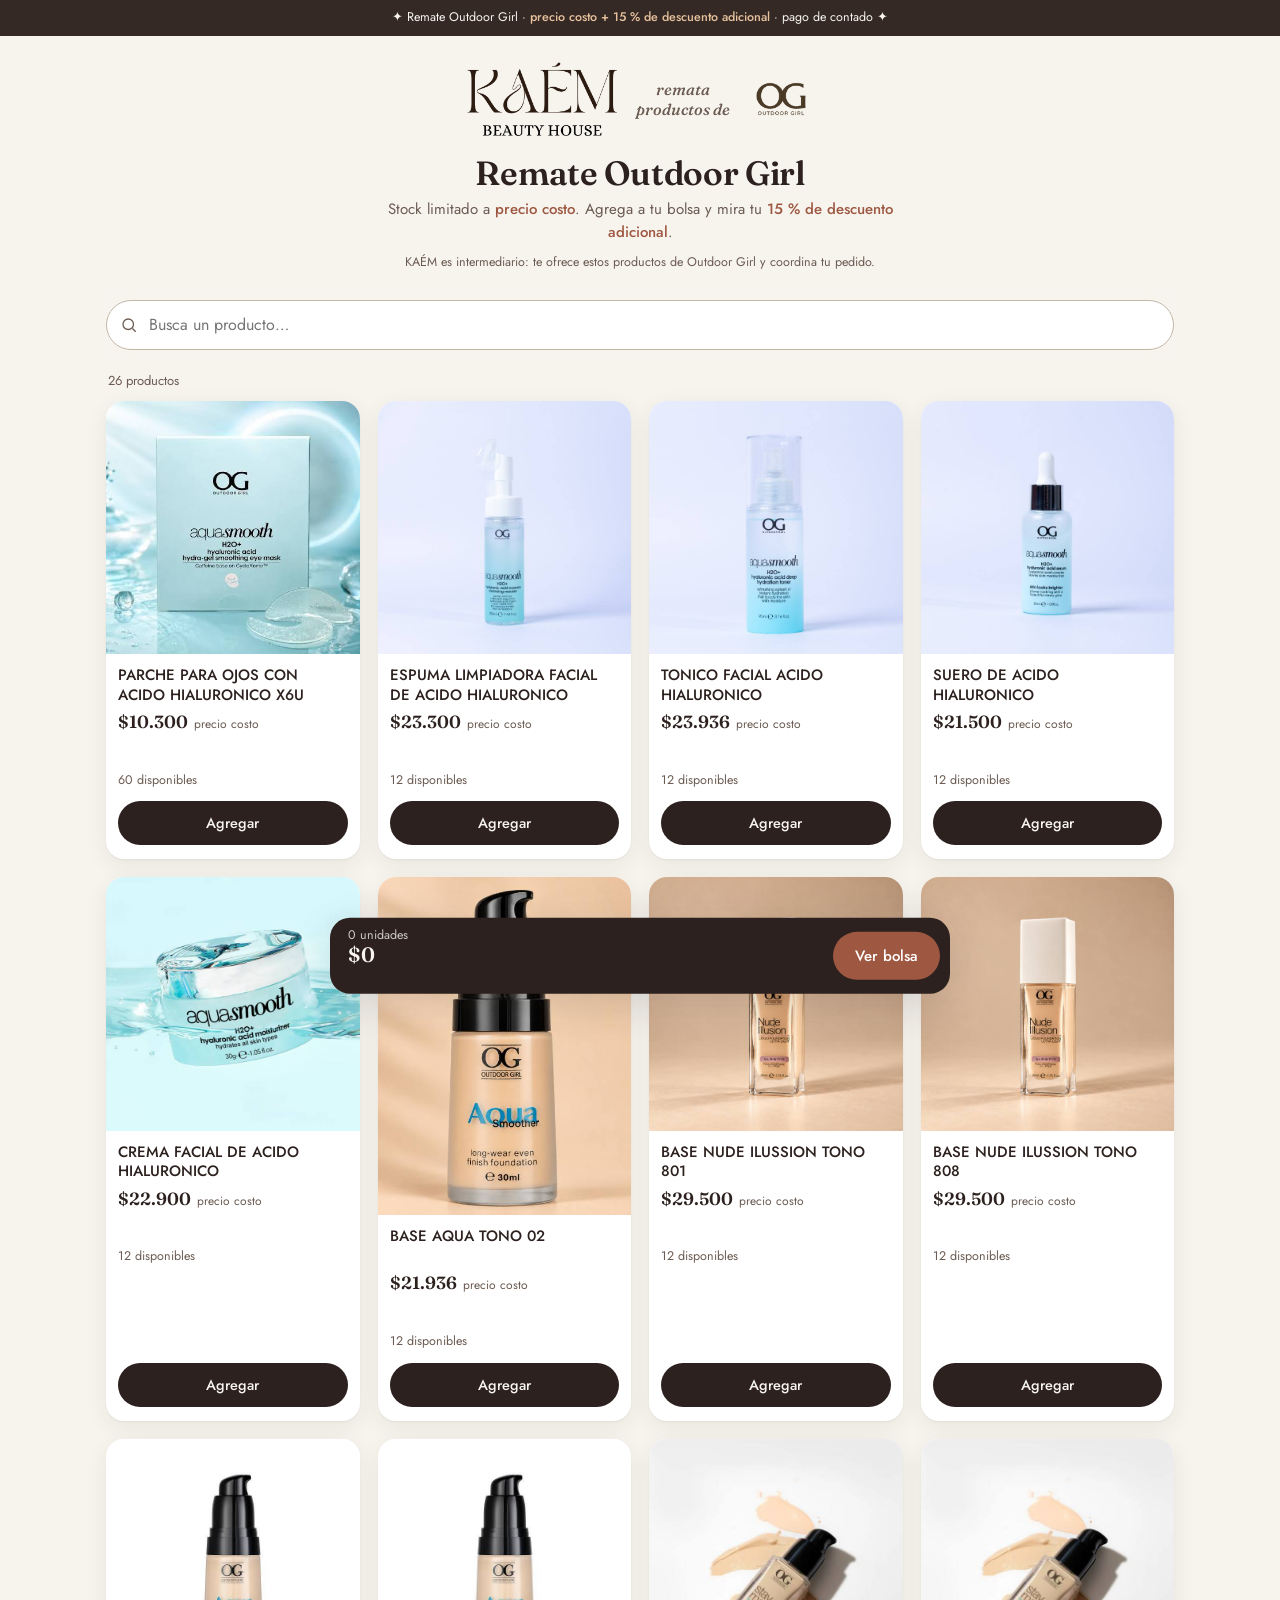
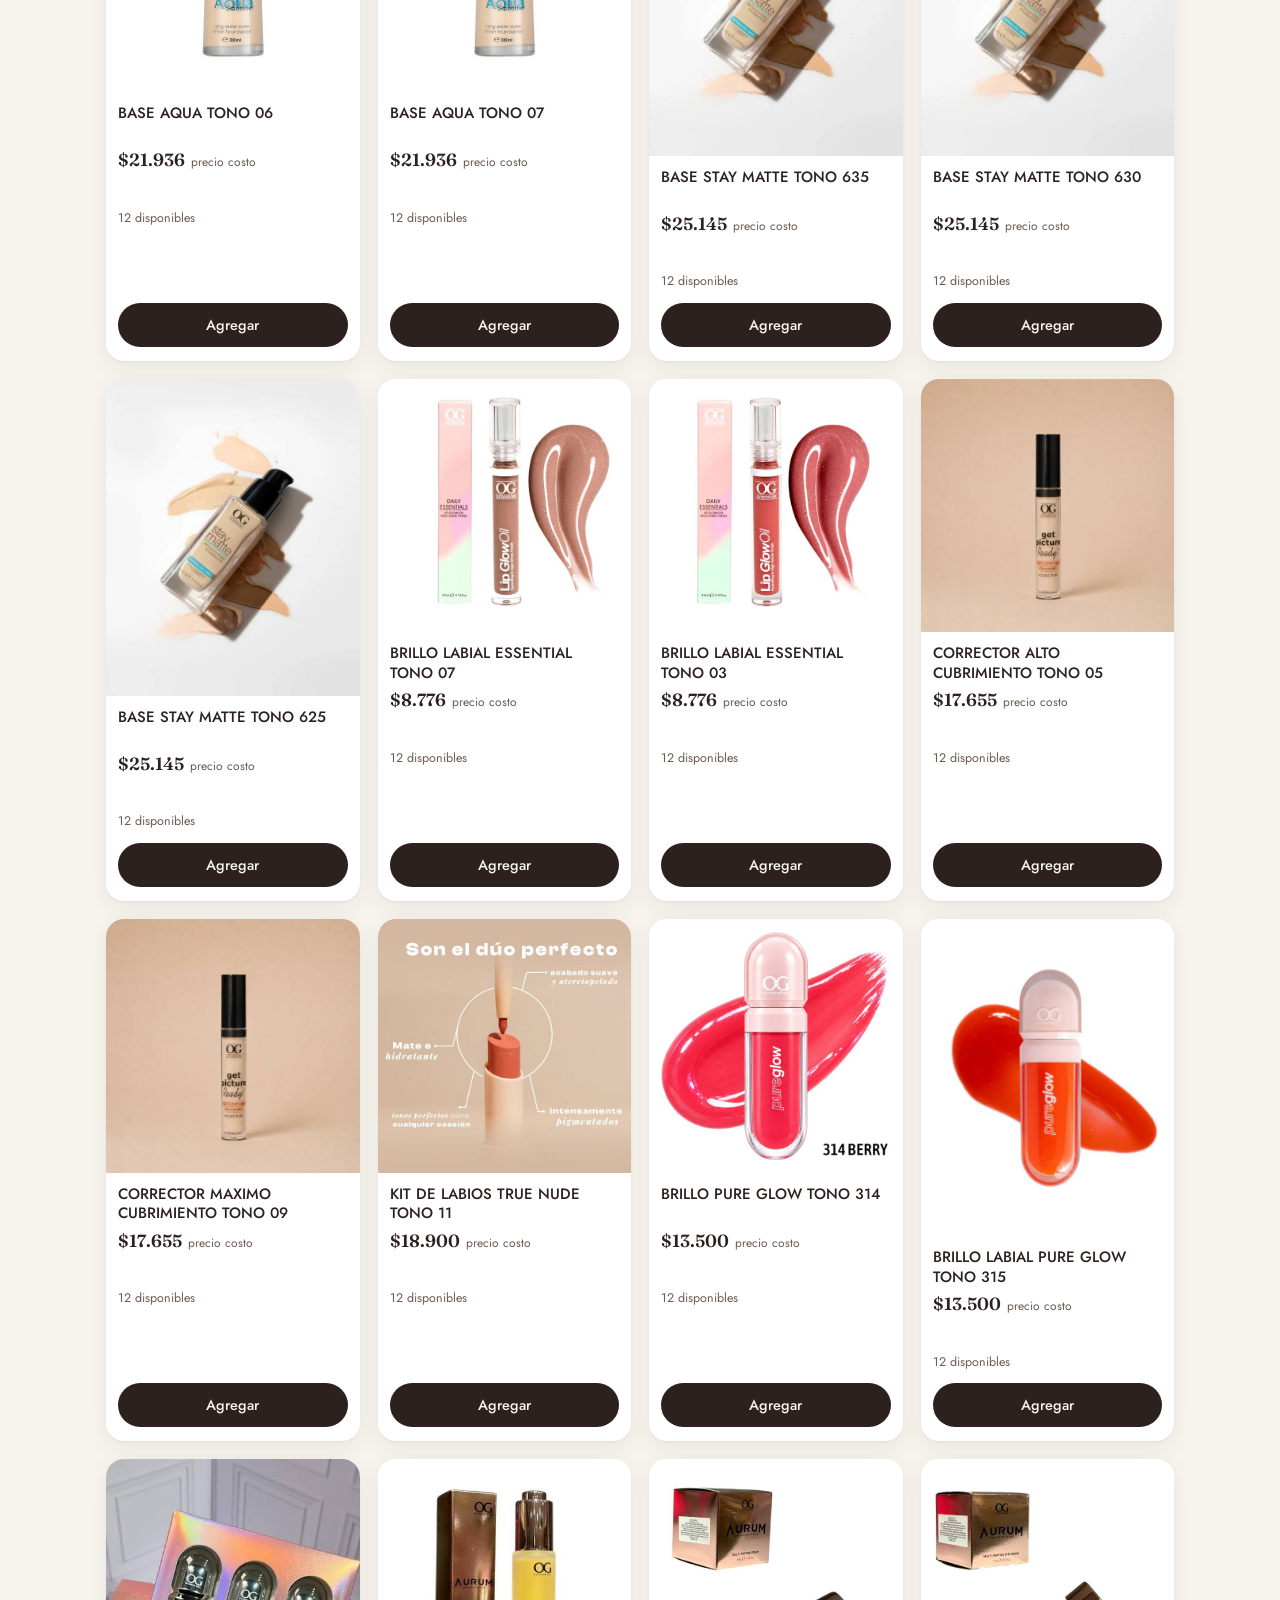
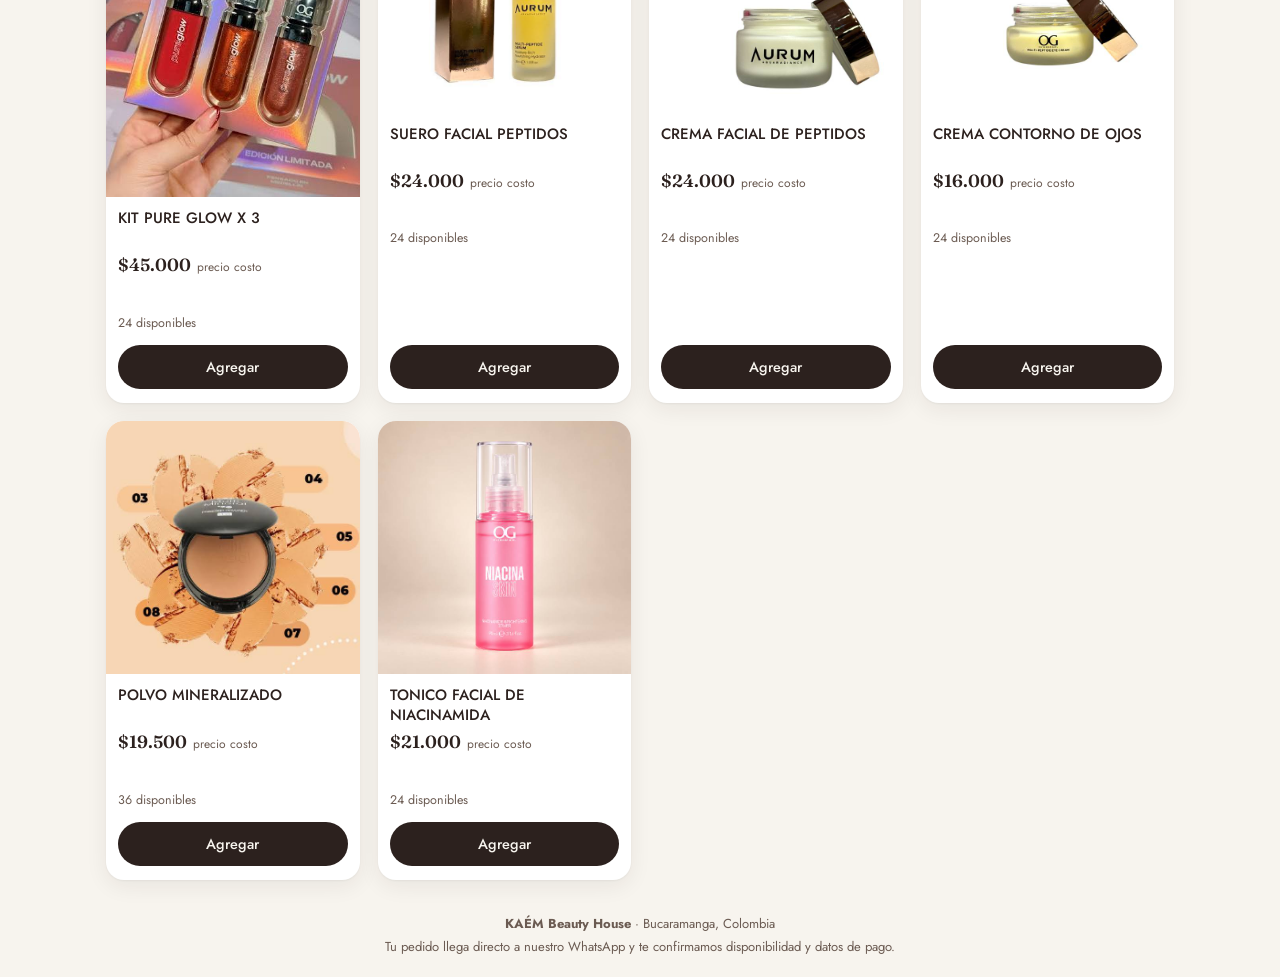
==== commit 32951542: "Remate OG: catálogo con 26 productos montados Co-Authored-By: Claude Sonnet 5.5 <noreply@anthropic.c" ====
--- a/remate-og/index.html
+++ b/remate-og/index.html
@@ -229,7 +229,7 @@
 <div class="visor" id="visor" role="dialog" aria-modal="true" aria-label="Foto del producto"><button class="x" id="visorX" type="button" aria-label="Cerrar foto">✕</button><img id="visorImg" alt=""></div>
 <div class="aviso" id="aviso" role="status" aria-live="polite"></div>
 
-<script type="application/json" id="datos">{"v":"ejemplo","titulo":"Remate Outdoor Girl (vista de ejemplo)","descuentoPct":15,"redondeo":100,"whatsapp":"573181305060","productos":[{"id":"e1","nombre":"Labial mate · tono rosa nude","precio":24900,"unidades":12,"foto":"data:image/svg+xml;charset=utf-8,%3Csvg%20xmlns%3D%22http%3A%2F%2Fwww.w3.org%2F2000%2Fsvg%22%20viewBox%3D%220%200%20600%20600%22%3E%3Crect%20width%3D%22600%22%20height%3D%22600%22%20fill%3D%22%23fff%22%2F%3E%3Ccircle%20cx%3D%22300%22%20cy%3D%22320%22%20r%3D%22230%22%20fill%3D%22%23F0D6D0%22%20opacity%3D%22.35%22%2F%3E%3Crect%20x%3D%22255%22%20y%3D%22250%22%20width%3D%2290%22%20height%3D%22190%22%20rx%3D%2214%22%20fill%3D%22%232C211E%22%2F%3E%3Cpath%20d%3D%22M265%20250%20L265%20170%20Q300%20120%20335%20170%20L335%20250%20Z%22%20fill%3D%22%23C98A86%22%2F%3E%3C%2Fsvg%3E"},{"id":"e2","nombre":"Base líquida 30 ml","precio":38900,"unidades":6,"foto":"data:image/svg+xml;charset=utf-8,%3Csvg%20xmlns%3D%22http%3A%2F%2Fwww.w3.org%2F2000%2Fsvg%22%20viewBox%3D%220%200%20600%20600%22%3E%3Crect%20width%3D%22600%22%20height%3D%22600%22%20fill%3D%22%23fff%22%2F%3E%3Ccircle%20cx%3D%22300%22%20cy%3D%22320%22%20r%3D%22230%22%20fill%3D%22%23F3E4D4%22%20opacity%3D%22.35%22%2F%3E%3Crect%20x%3D%22265%22%20y%3D%22170%22%20width%3D%2270%22%20height%3D%2260%22%20rx%3D%2210%22%20fill%3D%22%232C211E%22%2F%3E%3Crect%20x%3D%22220%22%20y%3D%22230%22%20width%3D%22160%22%20height%3D%22210%22%20rx%3D%2230%22%20fill%3D%22%23D9B79A%22%2F%3E%3C%2Fsvg%3E"},{"id":"e3","nombre":"Rubor en crema","precio":19900,"unidades":3,"foto":"data:image/svg+xml;charset=utf-8,%3Csvg%20xmlns%3D%22http%3A%2F%2Fwww.w3.org%2F2000%2Fsvg%22%20viewBox%3D%220%200%20600%20600%22%3E%3Crect%20width%3D%22600%22%20height%3D%22600%22%20fill%3D%22%23fff%22%2F%3E%3Ccircle%20cx%3D%22300%22%20cy%3D%22320%22%20r%3D%22230%22%20fill%3D%22%23F6DDD3%22%20opacity%3D%22.35%22%2F%3E%3Ccircle%20cx%3D%22300%22%20cy%3D%22300%22%20r%3D%22140%22%20fill%3D%22%232C211E%22%2F%3E%3Ccircle%20cx%3D%22300%22%20cy%3D%22300%22%20r%3D%22112%22%20fill%3D%22%23D98C7A%22%2F%3E%3C%2Fsvg%3E"},{"id":"e4","nombre":"Máscara de pestañas","precio":27500,"unidades":1,"foto":"data:image/svg+xml;charset=utf-8,%3Csvg%20xmlns%3D%22http%3A%2F%2Fwww.w3.org%2F2000%2Fsvg%22%20viewBox%3D%220%200%20600%20600%22%3E%3Crect%20width%3D%22600%22%20height%3D%22600%22%20fill%3D%22%23fff%22%2F%3E%3Ccircle%20cx%3D%22300%22%20cy%3D%22320%22%20r%3D%22230%22%20fill%3D%22%23E5DDD0%22%20opacity%3D%22.35%22%2F%3E%3Crect%20x%3D%22255%22%20y%3D%22250%22%20width%3D%2290%22%20height%3D%22190%22%20rx%3D%2214%22%20fill%3D%22%232C211E%22%2F%3E%3Cpath%20d%3D%22M265%20250%20L265%20170%20Q300%20120%20335%20170%20L335%20250%20Z%22%20fill%3D%22%232C211E%22%2F%3E%3C%2Fsvg%3E"},{"id":"e5","nombre":"Delineador de ojos","precio":16900,"unidades":20,"foto":"data:image/svg+xml;charset=utf-8,%3Csvg%20xmlns%3D%22http%3A%2F%2Fwww.w3.org%2F2000%2Fsvg%22%20viewBox%3D%220%200%20600%20600%22%3E%3Crect%20width%3D%22600%22%20height%3D%22600%22%20fill%3D%22%23fff%22%2F%3E%3Ccircle%20cx%3D%22300%22%20cy%3D%22320%22%20r%3D%22230%22%20fill%3D%22%23E5DDD0%22%20opacity%3D%22.35%22%2F%3E%3Crect%20x%3D%22255%22%20y%3D%22250%22%20width%3D%2290%22%20height%3D%22190%22%20rx%3D%2214%22%20fill%3D%22%232C211E%22%2F%3E%3Cpath%20d%3D%22M265%20250%20L265%20170%20Q300%20120%20335%20170%20L335%20250%20Z%22%20fill%3D%22%236B5B52%22%2F%3E%3C%2Fsvg%3E"},{"id":"e6","nombre":"Polvo compacto","precio":31900,"unidades":8,"foto":"data:image/svg+xml;charset=utf-8,%3Csvg%20xmlns%3D%22http%3A%2F%2Fwww.w3.org%2F2000%2Fsvg%22%20viewBox%3D%220%200%20600%20600%22%3E%3Crect%20width%3D%22600%22%20height%3D%22600%22%20fill%3D%22%23fff%22%2F%3E%3Ccircle%20cx%3D%22300%22%20cy%3D%22320%22%20r%3D%22230%22%20fill%3D%22%23F6EBDD%22%20opacity%3D%22.35%22%2F%3E%3Ccircle%20cx%3D%22300%22%20cy%3D%22300%22%20r%3D%22140%22%20fill%3D%22%232C211E%22%2F%3E%3Ccircle%20cx%3D%22300%22%20cy%3D%22300%22%20r%3D%22112%22%20fill%3D%22%23E3C9AC%22%2F%3E%3C%2Fsvg%3E"},{"id":"e7","nombre":"Iluminador líquido","precio":29900,"unidades":0,"foto":"data:image/svg+xml;charset=utf-8,%3Csvg%20xmlns%3D%22http%3A%2F%2Fwww.w3.org%2F2000%2Fsvg%22%20viewBox%3D%220%200%20600%20600%22%3E%3Crect%20width%3D%22600%22%20height%3D%22600%22%20fill%3D%22%23fff%22%2F%3E%3Ccircle%20cx%3D%22300%22%20cy%3D%22320%22%20r%3D%22230%22%20fill%3D%22%23F7EBDD%22%20opacity%3D%22.35%22%2F%3E%3Crect%20x%3D%22265%22%20y%3D%22170%22%20width%3D%2270%22%20height%3D%2260%22%20rx%3D%2210%22%20fill%3D%22%232C211E%22%2F%3E%3Crect%20x%3D%22220%22%20y%3D%22230%22%20width%3D%22160%22%20height%3D%22210%22%20rx%3D%2230%22%20fill%3D%22%23E8C29E%22%2F%3E%3C%2Fsvg%3E"},{"id":"e8","nombre":"Paleta de sombras","precio":45900,"unidades":5,"foto":"data:image/svg+xml;charset=utf-8,%3Csvg%20xmlns%3D%22http%3A%2F%2Fwww.w3.org%2F2000%2Fsvg%22%20viewBox%3D%220%200%20600%20600%22%3E%3Crect%20width%3D%22600%22%20height%3D%22600%22%20fill%3D%22%23fff%22%2F%3E%3Ccircle%20cx%3D%22300%22%20cy%3D%22320%22%20r%3D%22230%22%20fill%3D%22%23E5C7B8%22%20opacity%3D%22.35%22%2F%3E%3Crect%20x%3D%22130%22%20y%3D%22190%22%20width%3D%22340%22%20height%3D%22230%22%20rx%3D%2222%22%20fill%3D%22%232C211E%22%2F%3E%3Ccircle%20cx%3D%22205%22%20cy%3D%22270%22%20r%3D%2238%22%20fill%3D%22%23B86B53%22%2F%3E%3Ccircle%20cx%3D%22300%22%20cy%3D%22270%22%20r%3D%2238%22%20fill%3D%22%23E5C7B8%22%2F%3E%3Ccircle%20cx%3D%22395%22%20cy%3D%22270%22%20r%3D%2238%22%20fill%3D%22%23C2B6A6%22%2F%3E%3Ccircle%20cx%3D%22205%22%20cy%3D%22360%22%20r%3D%2238%22%20fill%3D%22%23E5DDD0%22%2F%3E%3Ccircle%20cx%3D%22300%22%20cy%3D%22360%22%20r%3D%2238%22%20fill%3D%22%23B86B53%22%2F%3E%3Ccircle%20cx%3D%22395%22%20cy%3D%22360%22%20r%3D%2238%22%20fill%3D%22%23E5C7B8%22%2F%3E%3C%2Fsvg%3E"}]}</script>
+<script type="application/json" id="datos">{"v":"202611171948","titulo":"Remate Outdoor Girl","descuentoPct":15,"redondeo":100,"whatsapp":"573181305060","productos":[{"id":"pmwl1iy99xdgy","nombre":"PARCHE PARA OJOS CON ACIDO HIALURONICO X6U","precio":10300,"unidades":60,"foto":"[data-uri]"},{"id":"pmwl1k54ylv69","nombre":"ESPUMA LIMPIADORA FACIAL DE ACIDO HIALURONICO","precio":23300,"unidades":12,"foto":"[data-uri]"},{"id":"pmwl1lake78gv","nombre":"TONICO FACIAL ACIDO HIALURONICO","precio":23936,"unidades":12,"foto":"[data-uri]"},{"id":"pmwl1mnzrfs2w","nombre":"SUERO DE ACIDO HIALURONICO","precio":21500,"unidades":12,"foto":"[data-uri]"},{"id":"pmwl1n6k9ugce","nombre":"CREMA FACIAL DE ACIDO HIALURONICO","precio":22900,"unidades":12,"foto":"[data-uri]"},{"id":"pmwl1pqm0mp7w","nombre":"BASE AQUA TONO 02","precio":21936,"unidades":12,"foto":"[data-uri]"},{"id":"pmwl1qqqr6j96","nombre":"BASE NUDE ILUSSION TONO 801","precio":29500,"unidades":12,"foto":"[data-uri]"},{"id":"pmwl1r9m4kbb4","nombre":"BASE NUDE ILUSSION TONO 808","precio":29500,"unidades":12,"foto":"[data-uri]"},{"id":"pmwl1saiezlao","nombre":"BASE AQUA TONO 06","precio":21936,"unidades":12,"foto":"[data-uri]"},{"id":"pmwl1so1k0i1z","nombre":"BASE AQUA TONO 07","precio":21936,"unidades":12,"foto":"[data-uri]"},{"id":"pmwl1tzwq0lj8","nombre":"BASE STAY MATTE TONO 635","precio":25145,"unidades":12,"foto":"[data-uri]"},{"id":"pmwl1uj7em474","nombre":"BASE STAY MATTE TONO 630","precio":25145,"unidades":12,"foto":"[data-uri]"},{"id":"pmwl1v4zi1ih8","nombre":"BASE STAY MATTE TONO 625","precio":25145,"unidades":12,"foto":"[data-uri]"},{"id":"pmwl1wjae16by","nombre":"BRILLO LABIAL ESSENTIAL TONO 07","precio":8776,"unidades":12,"foto":"[data-uri]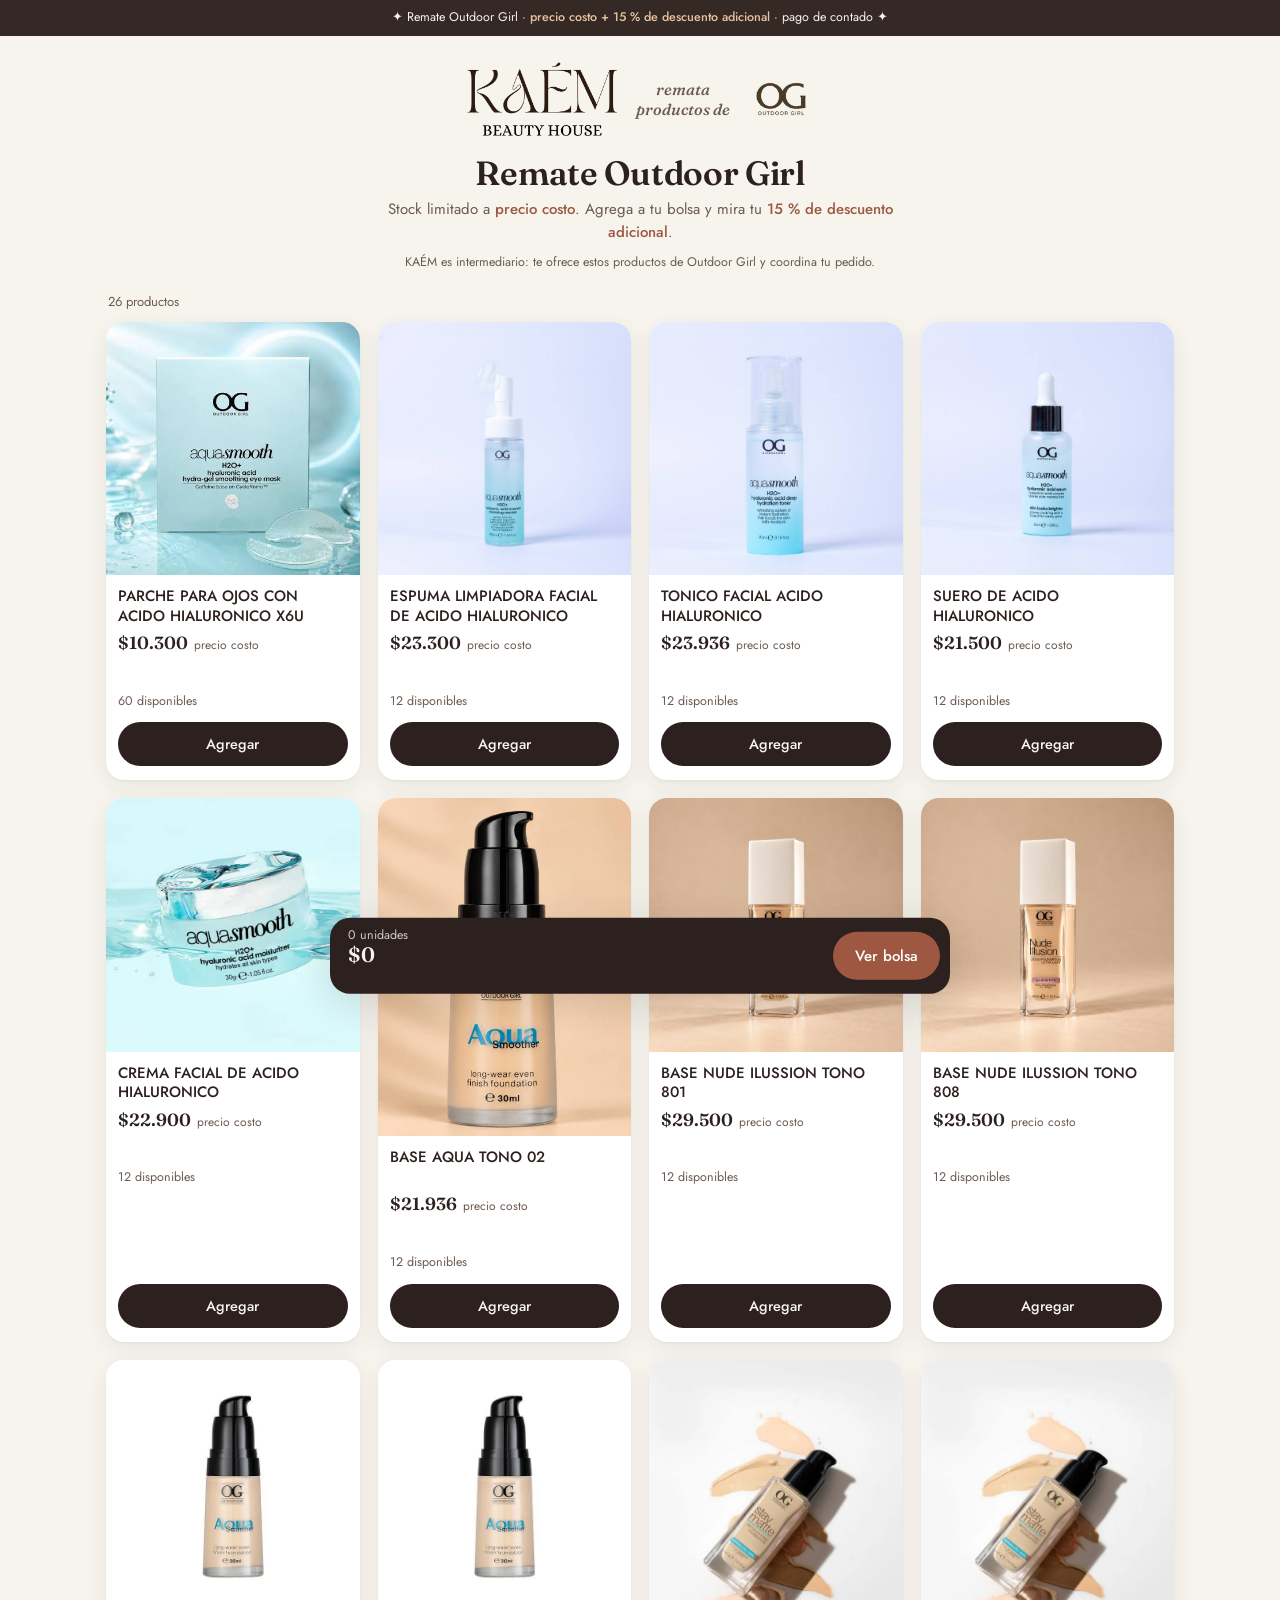
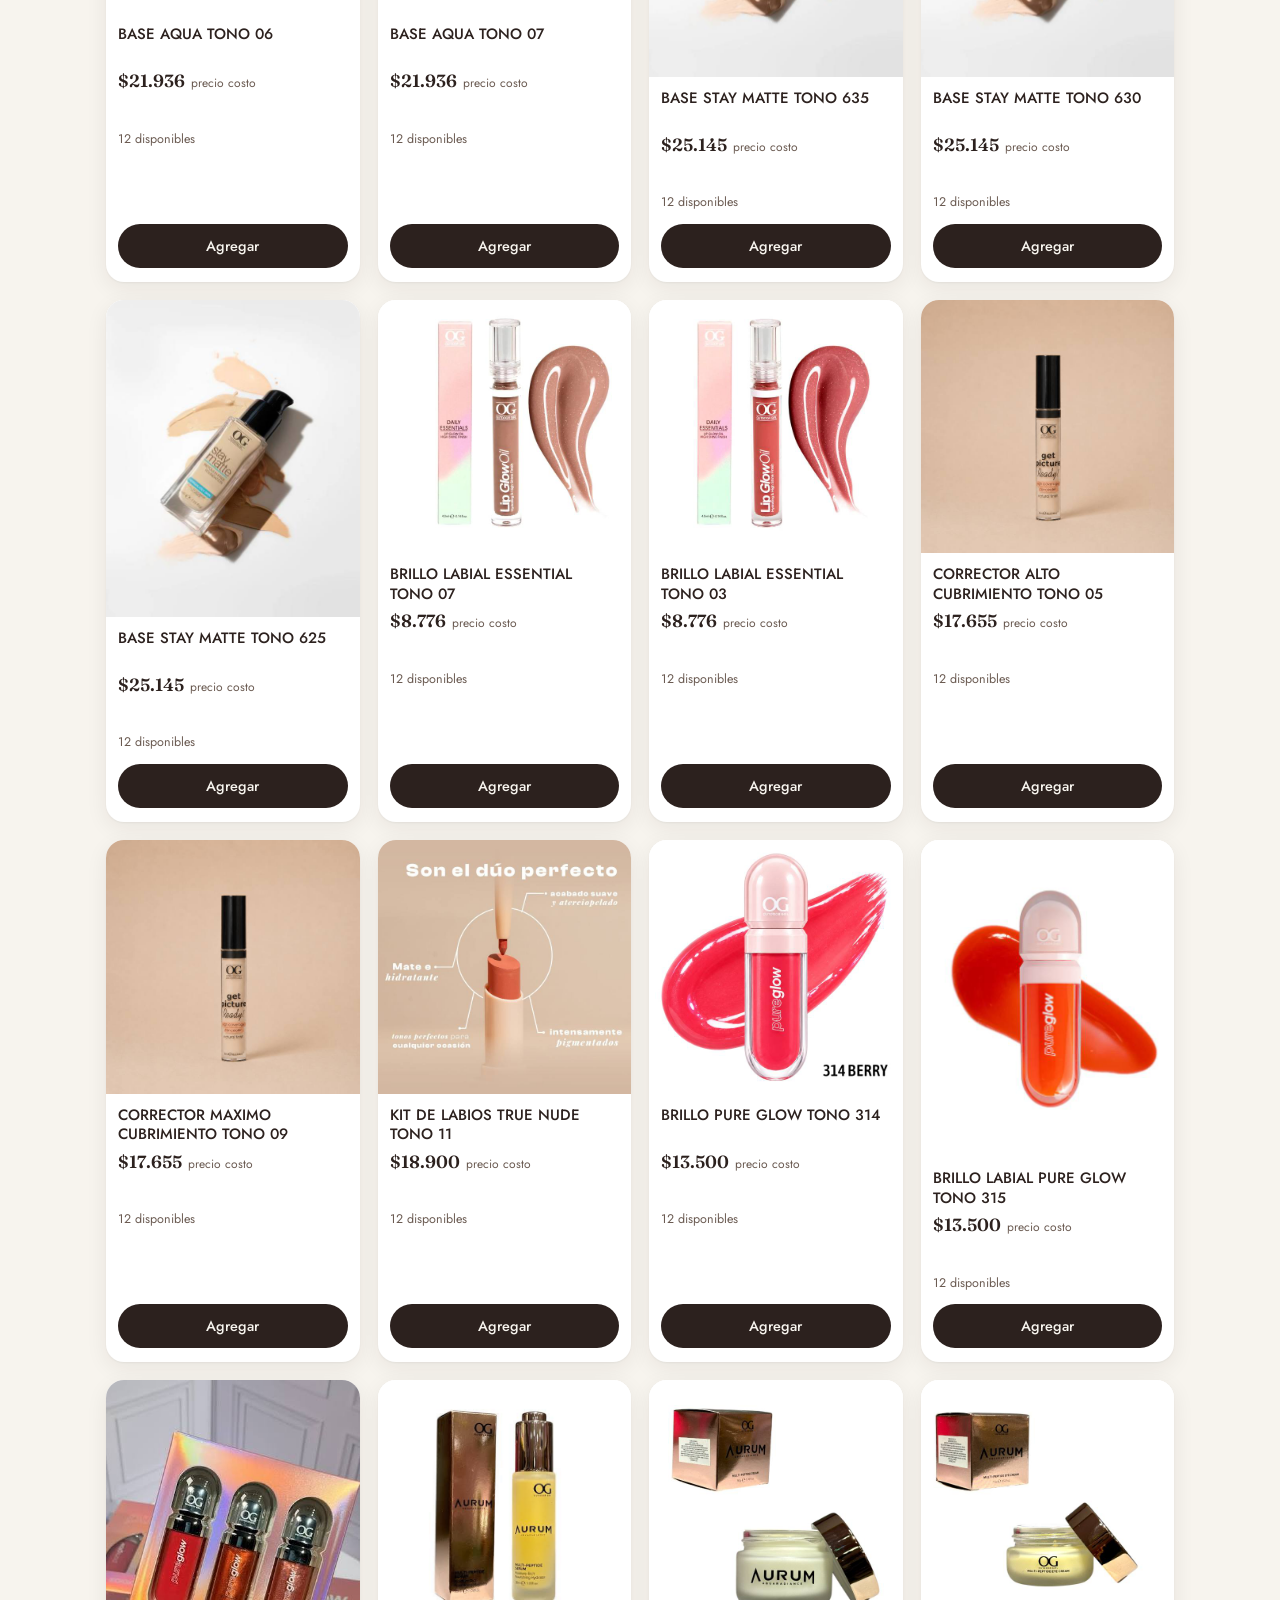
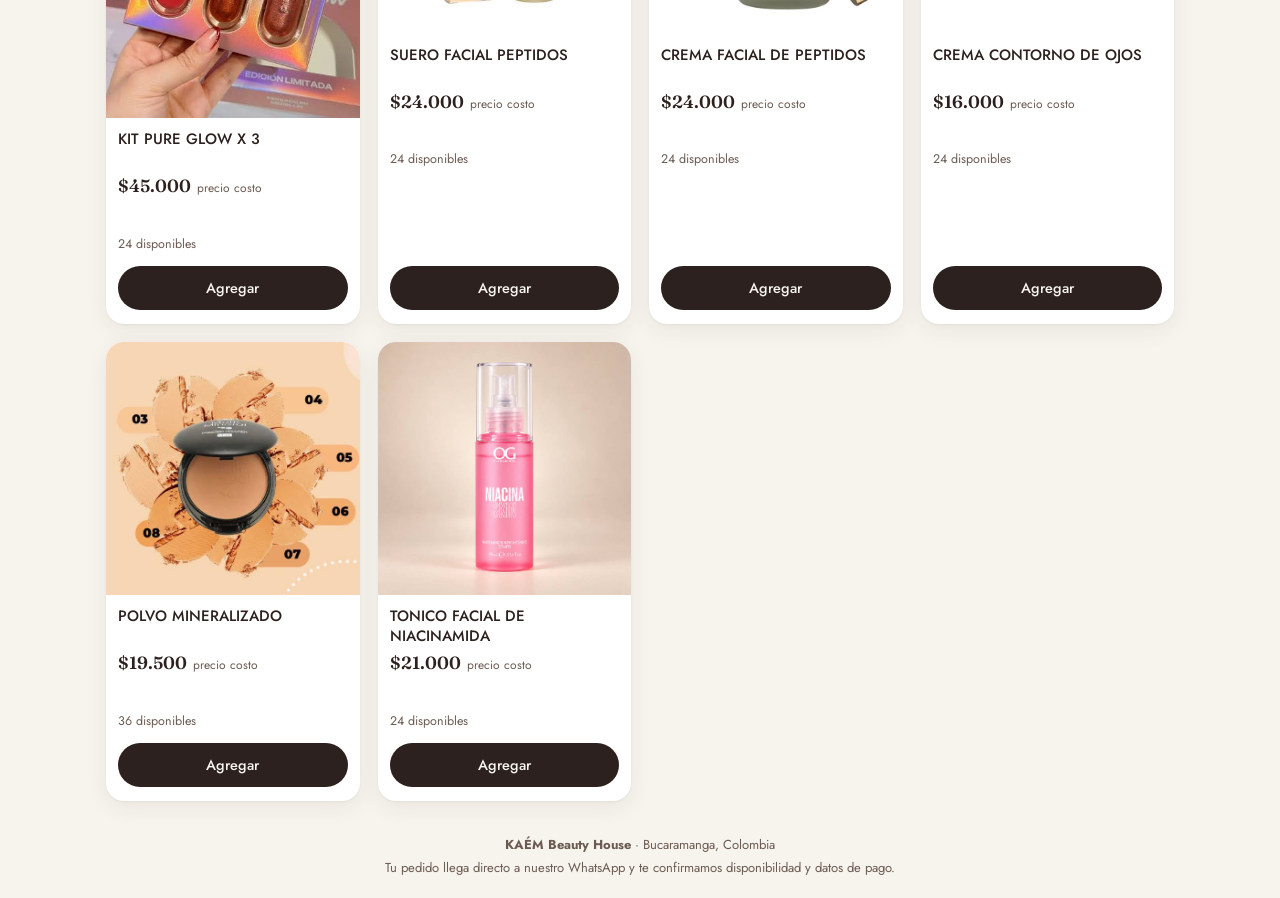
==== commit 98bdb94b: "Remate OG: quitar barra de búsqueda y precargar los 26 productos en el editor Co-Authored-By: Claude" ====
--- a/remate-og/index.html
+++ b/remate-og/index.html
@@ -181,11 +181,6 @@
     <p class="nota">KAÉM es intermediario: te ofrece estos productos de Outdoor Girl y coordina tu pedido.</p>
   </header>
 
-  <div class="barra" id="barra">
-    <label class="buscar"><span class="sr">Buscar un producto</span>
-      <svg viewBox="0 0 24 24" aria-hidden="true"><circle cx="11" cy="11" r="7"/><line x1="21" y1="21" x2="16.6" y2="16.6"/></svg>
-      <input id="q" type="search" placeholder="Busca un producto…" autocomplete="off" enterkeyhint="search"></label>
-  </div>
   <p class="cuenta" id="cuenta" aria-live="polite"></p>
   <div id="grid" class="grid"></div>
   <p class="estado" id="vacio" hidden>No encontramos productos con esa búsqueda.</p>
@@ -410,7 +405,7 @@
 
 /* Búsqueda */
 function filtrar(){
-  var q=norm($('q').value).trim(), n=0;
+  var q='', n=0;
   P.forEach(function(p){ var ok=!q||norm(p.nombre).indexOf(q)>=0; CARD[p.id].hidden=!ok; if(ok) n++; });
   $('vacio').hidden=n>0; $('cuenta').textContent=q?(n+(n===1?' producto encontrado':' productos encontrados')):(P.length+(P.length===1?' producto':' productos'));
 }
@@ -431,9 +426,7 @@
   $('visor').addEventListener('click',function(e){ if(e.target===this) cerrar(); });
   document.addEventListener('keydown',function(e){ if(e.key==='Escape') cerrar(); });
   $('form').addEventListener('submit',enviar); $('copiar').addEventListener('click',copiar);
-  $('q').addEventListener('input',filtrar);
   Array.prototype.forEach.call($('form').querySelectorAll('input'),function(i){ i.addEventListener('input',function(){ i.classList.remove('mal'); }); });
-  var barra=$('barra'); window.addEventListener('scroll',function(){ barra.classList.toggle('sombra',window.scrollY>140); },{passive:true});
 }
 eventos(); init();
 })();
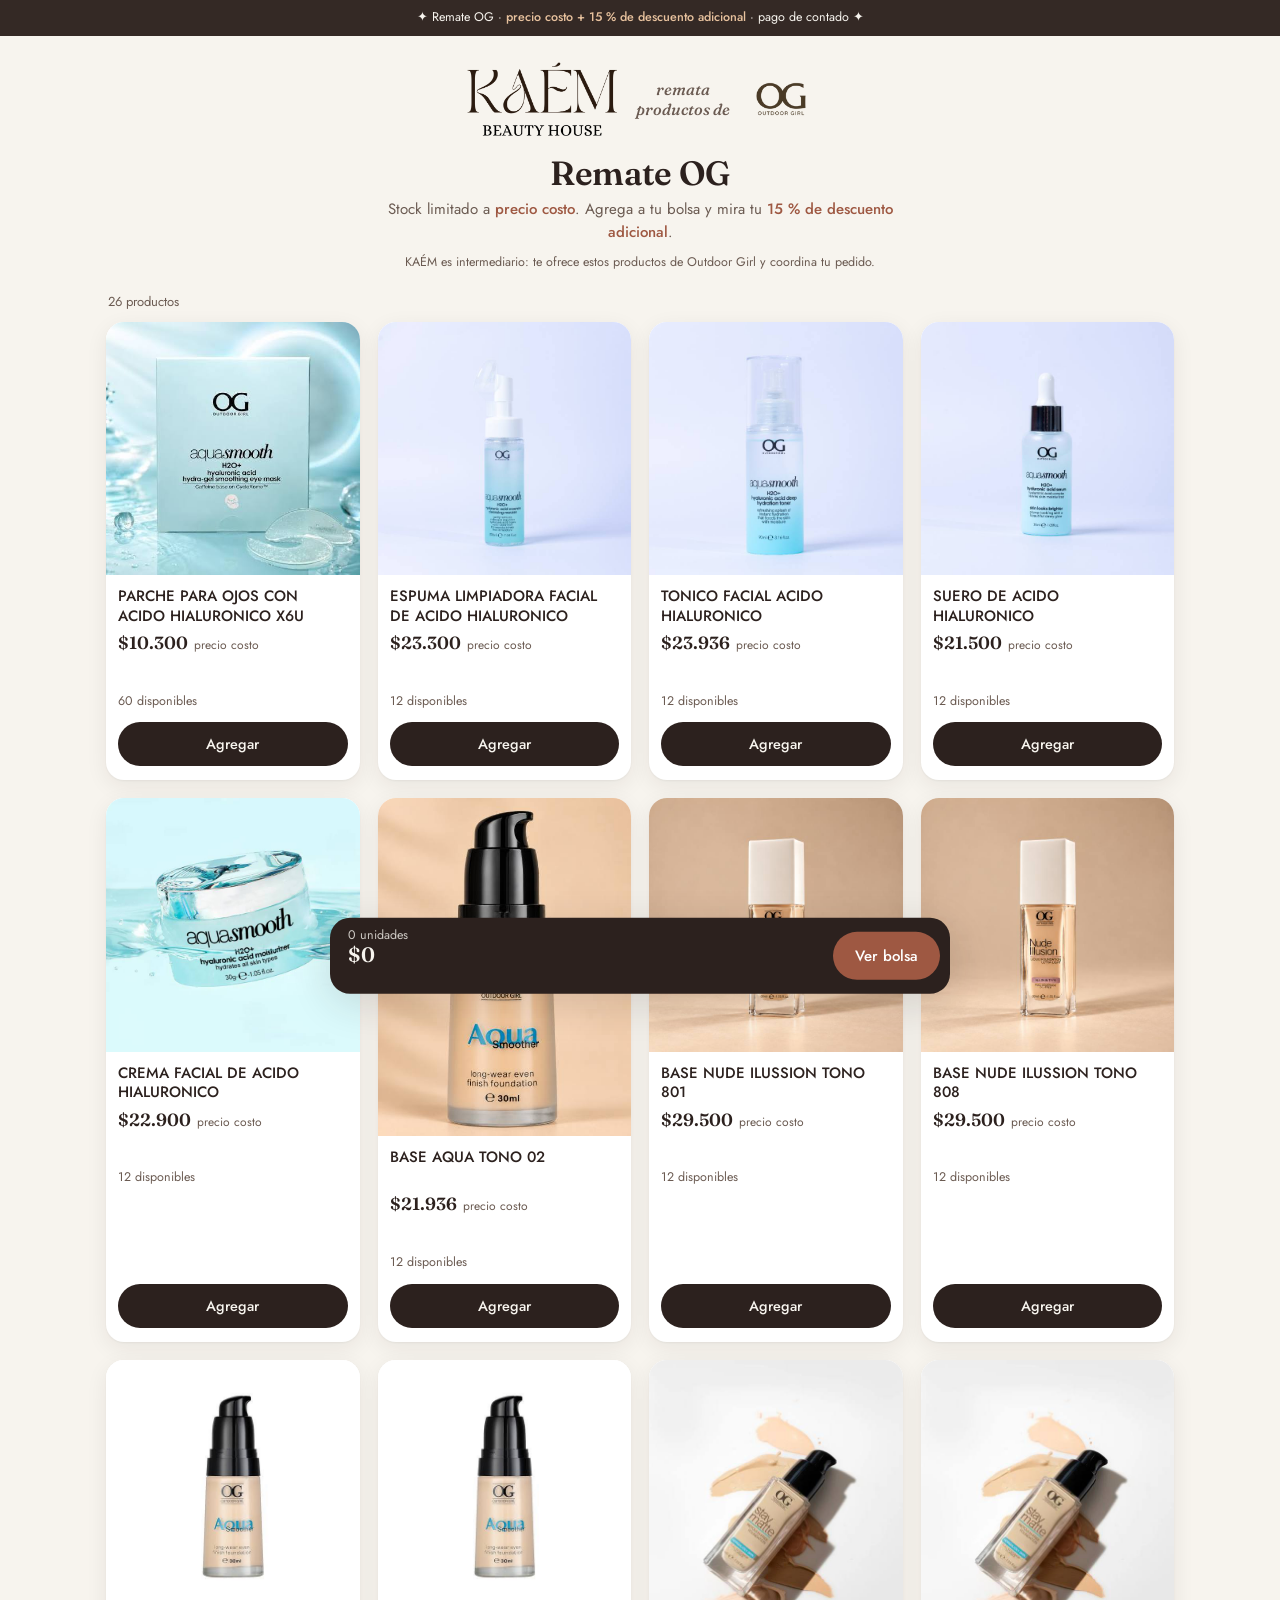
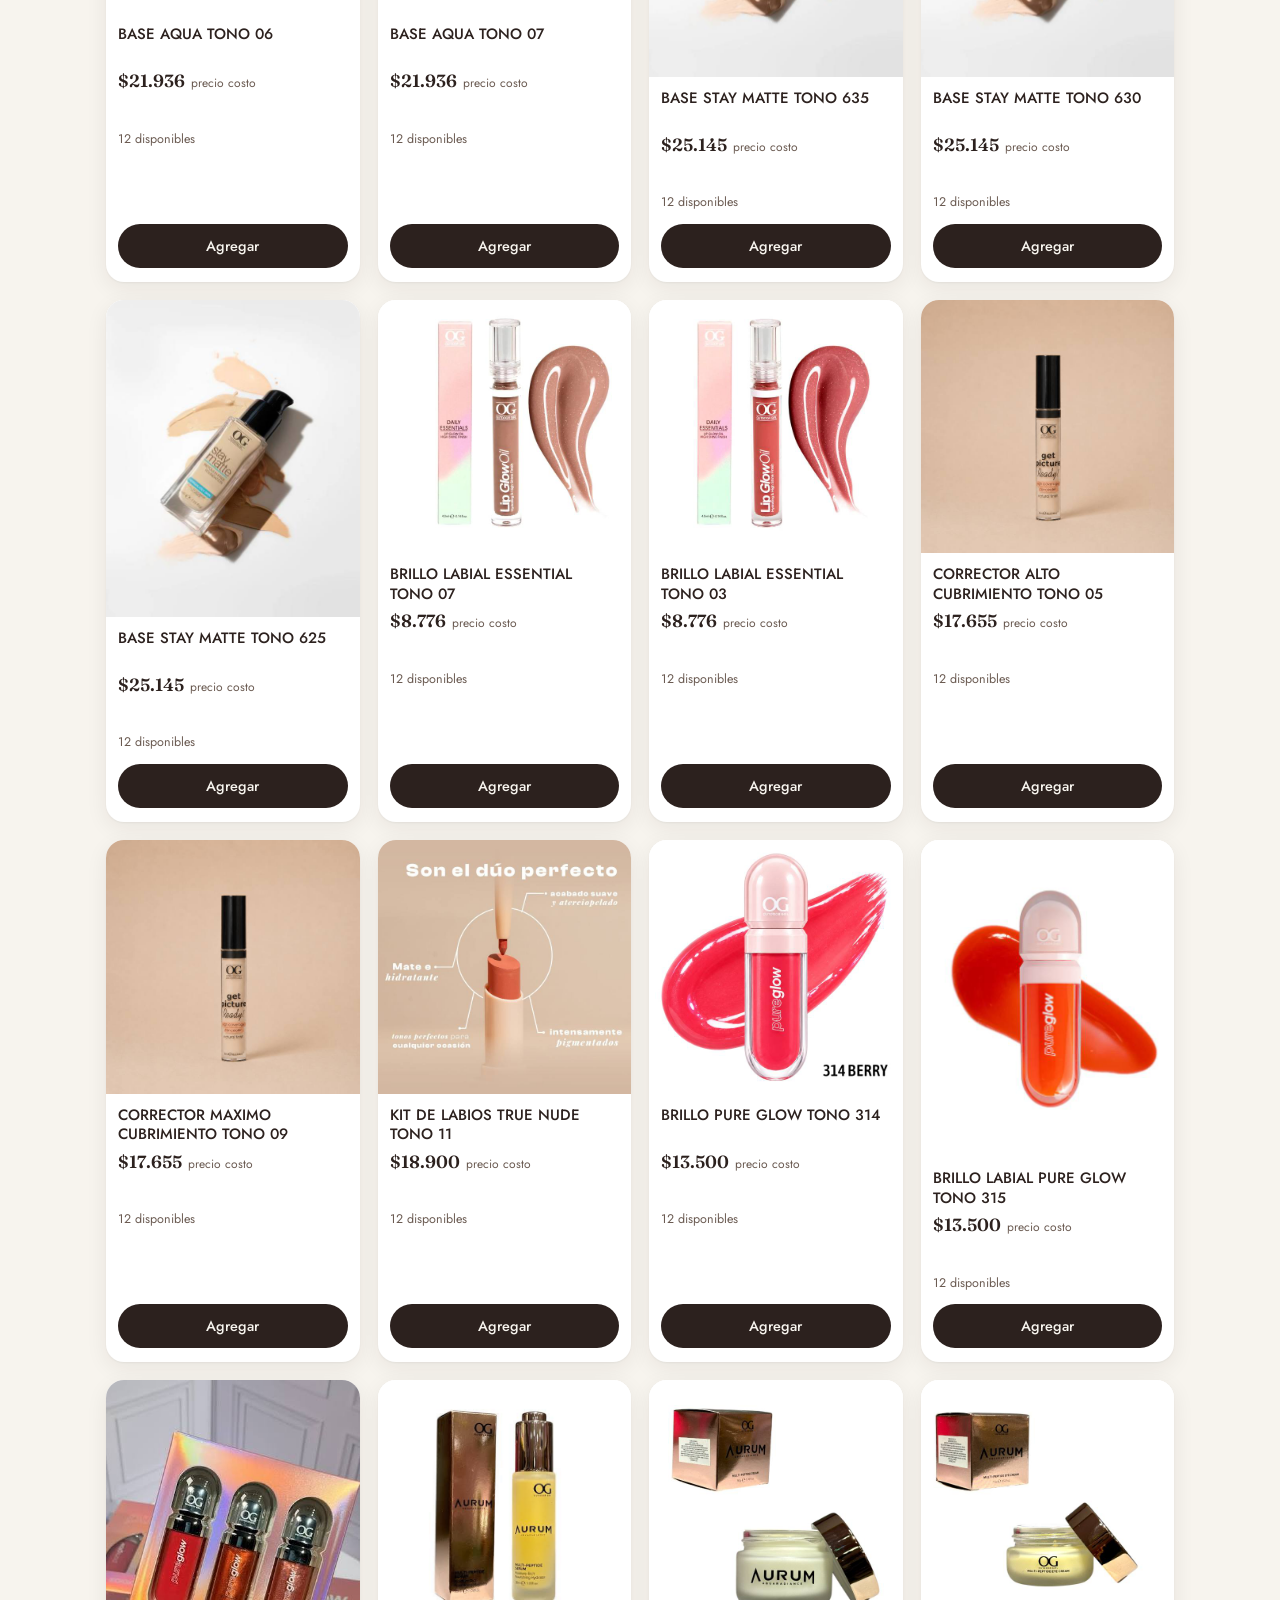
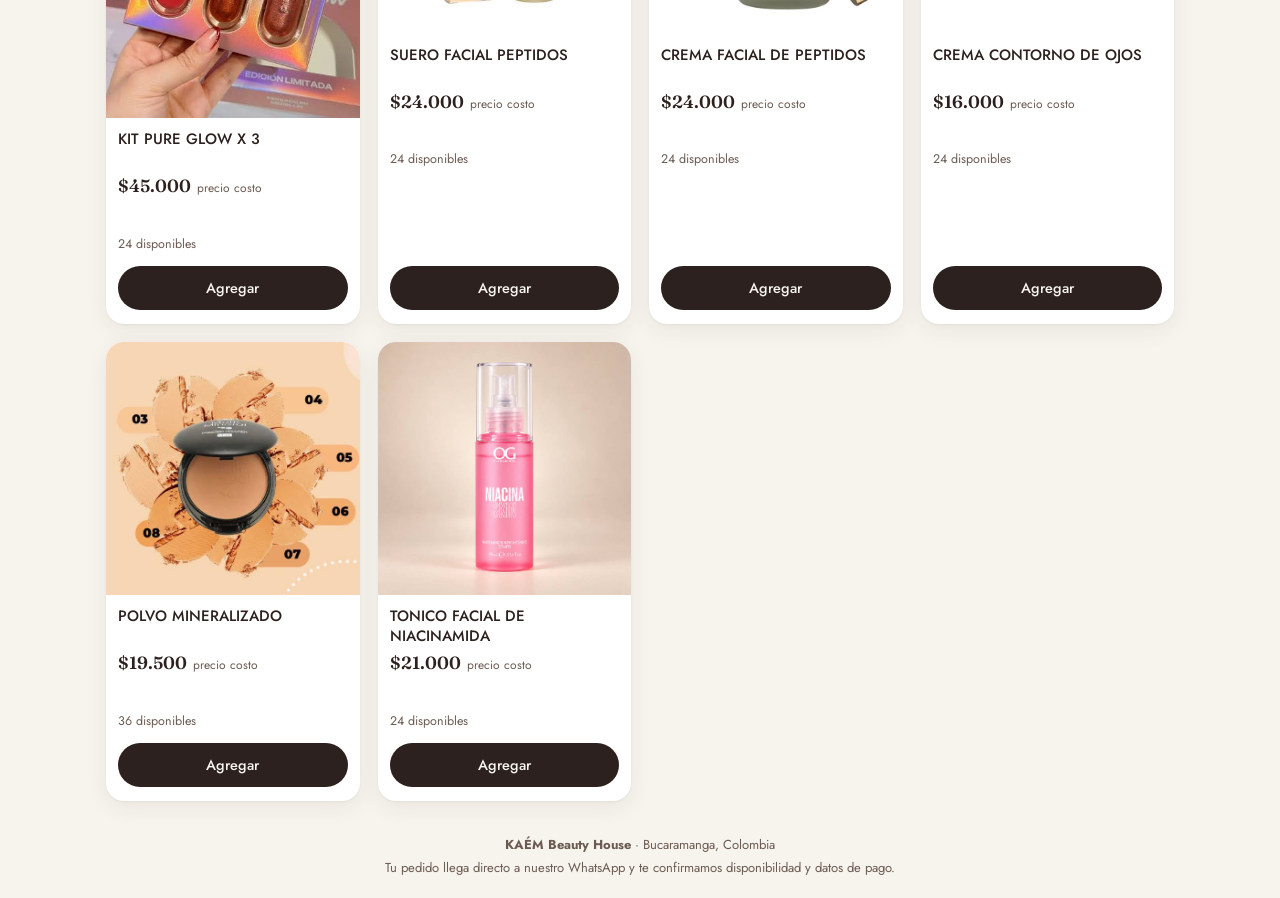
==== commit e2596b99: "Remate OG: título del catálogo 'Remate OG' Co-Authored-By: Claude Sonnet 5.5 <noreply@anthropic.com>" ====
--- a/remate-og/index.html
+++ b/remate-og/index.html
@@ -224,7 +224,7 @@
 <div class="visor" id="visor" role="dialog" aria-modal="true" aria-label="Foto del producto"><button class="x" id="visorX" type="button" aria-label="Cerrar foto">✕</button><img id="visorImg" alt=""></div>
 <div class="aviso" id="aviso" role="status" aria-live="polite"></div>
 
-<script type="application/json" id="datos">{"v":"202611171948","titulo":"Remate Outdoor Girl","descuentoPct":15,"redondeo":100,"whatsapp":"573181305060","productos":[{"id":"pmwl1iy99xdgy","nombre":"PARCHE PARA OJOS CON ACIDO HIALURONICO X6U","precio":10300,"unidades":60,"foto":"[data-uri]"},{"id":"pmwl1k54ylv69","nombre":"ESPUMA LIMPIADORA FACIAL DE ACIDO HIALURONICO","precio":23300,"unidades":12,"foto":"[data-uri]"},{"id":"pmwl1lake78gv","nombre":"TONICO FACIAL ACIDO HIALURONICO","precio":23936,"unidades":12,"foto":"[data-uri]"},{"id":"pmwl1mnzrfs2w","nombre":"SUERO DE ACIDO HIALURONICO","precio":21500,"unidades":12,"foto":"[data-uri]"},{"id":"pmwl1n6k9ugce","nombre":"CREMA FACIAL DE ACIDO HIALURONICO","precio":22900,"unidades":12,"foto":"[data-uri]"},{"id":"pmwl1pqm0mp7w","nombre":"BASE AQUA TONO 02","precio":21936,"unidades":12,"foto":"[data-uri]"},{"id":"pmwl1qqqr6j96","nombre":"BASE NUDE ILUSSION TONO 801","precio":29500,"unidades":12,"foto":"[data-uri]"},{"id":"pmwl1r9m4kbb4","nombre":"BASE NUDE ILUSSION TONO 808","precio":29500,"unidades":12,"foto":"[data-uri]"},{"id":"pmwl1saiezlao","nombre":"BASE AQUA TONO 06","precio":21936,"unidades":12,"foto":"[data-uri]"},{"id":"pmwl1so1k0i1z","nombre":"BASE AQUA TONO 07","precio":21936,"unidades":12,"foto":"[data-uri]"},{"id":"pmwl1tzwq0lj8","nombre":"BASE STAY MATTE TONO 635","precio":25145,"unidades":12,"foto":"[data-uri]"},{"id":"pmwl1uj7em474","nombre":"BASE STAY MATTE TONO 630","precio":25145,"unidades":12,"foto":"[data-uri]"},{"id":"pmwl1v4zi1ih8","nombre":"BASE STAY MATTE TONO 625","precio":25145,"unidades":12,"foto":"[data-uri]"},{"id":"pmwl1wjae16by","nombre":"BRILLO LABIAL ESSENTIAL TONO 07","precio":8776,"unidades":12,"foto":"[data-uri]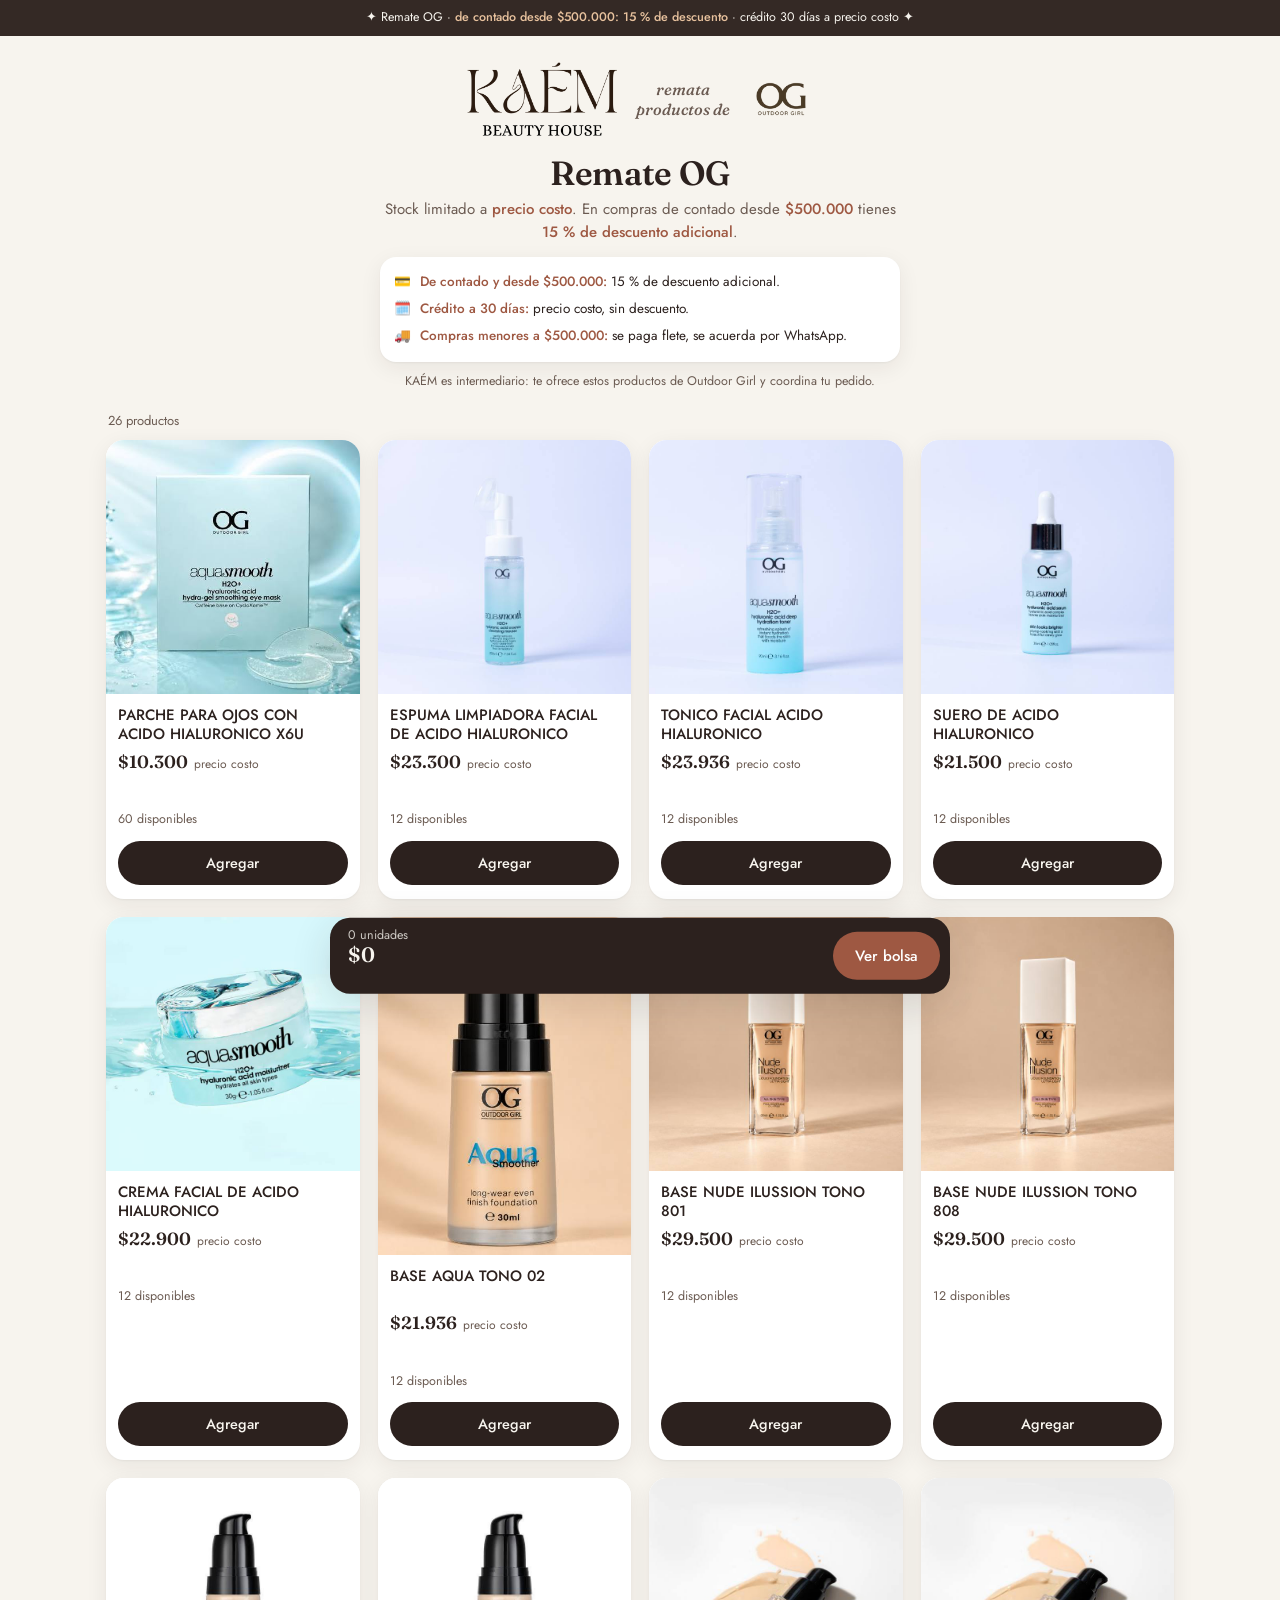
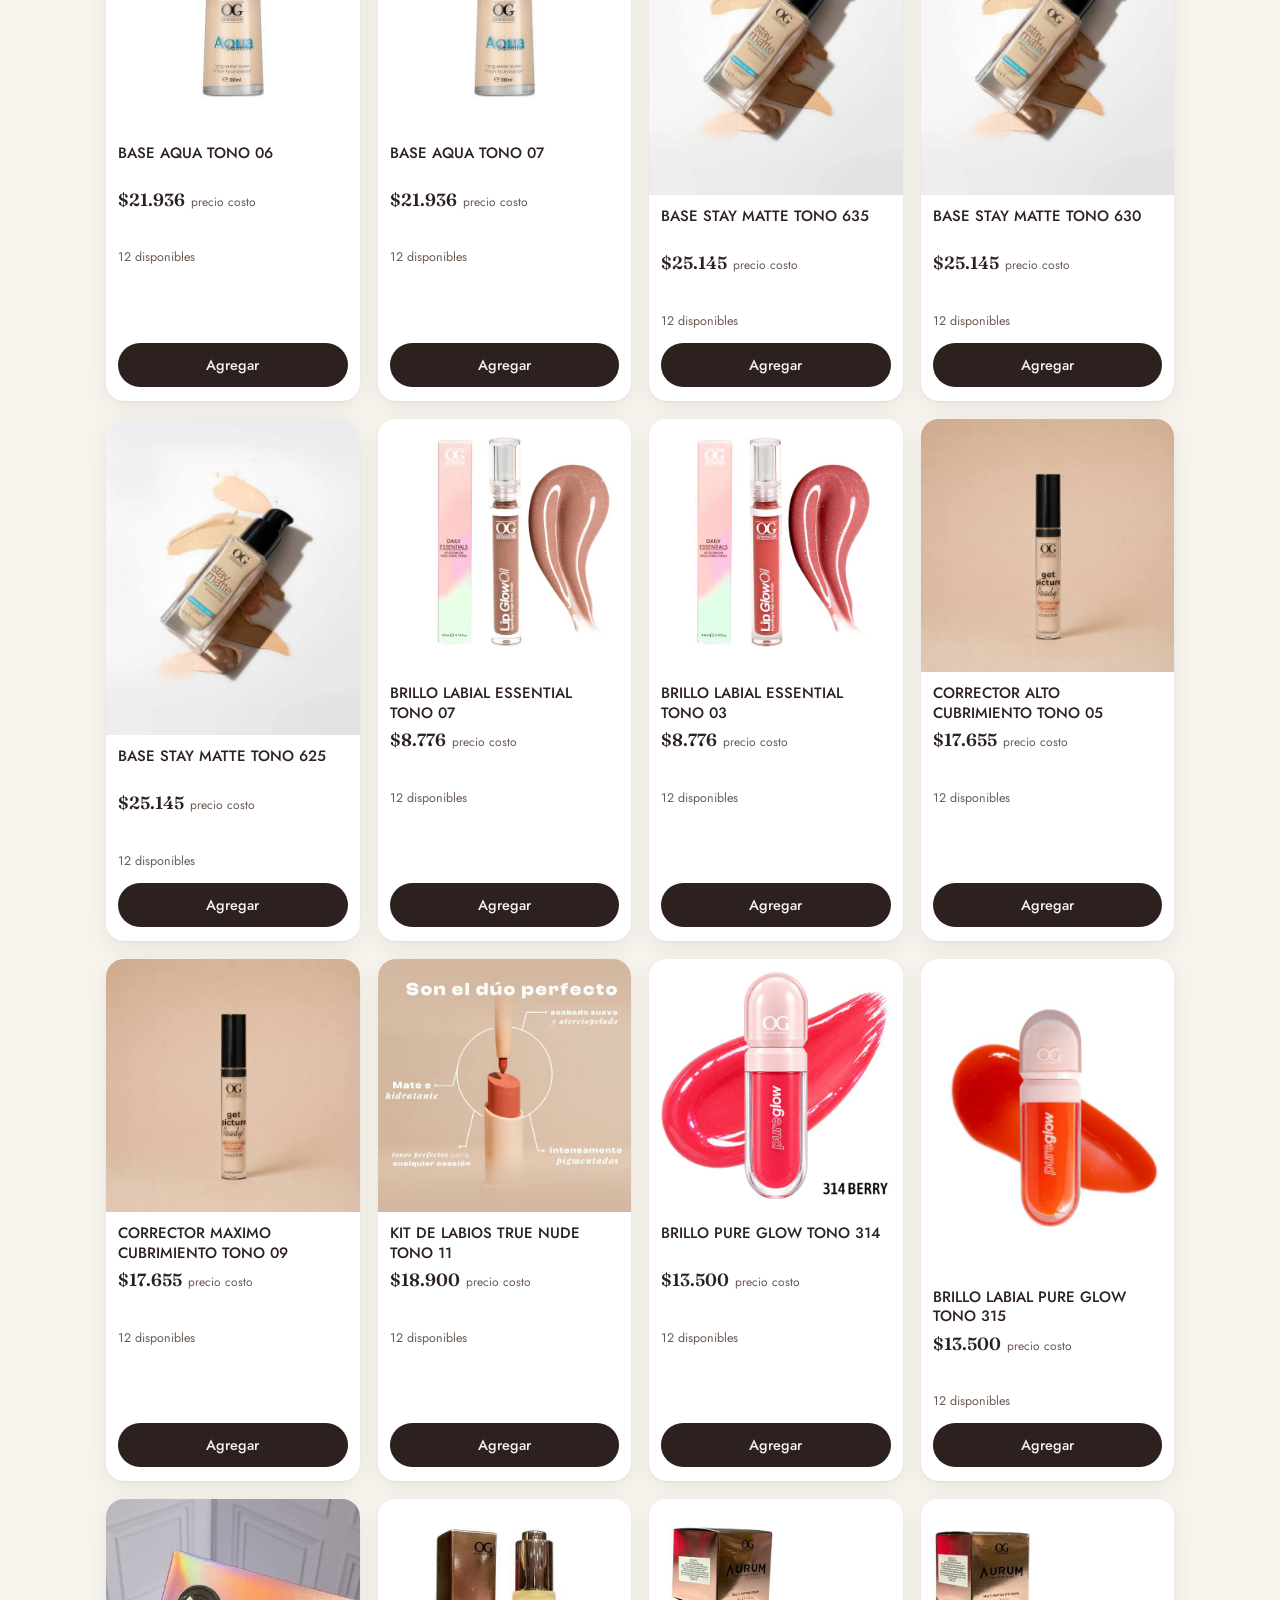
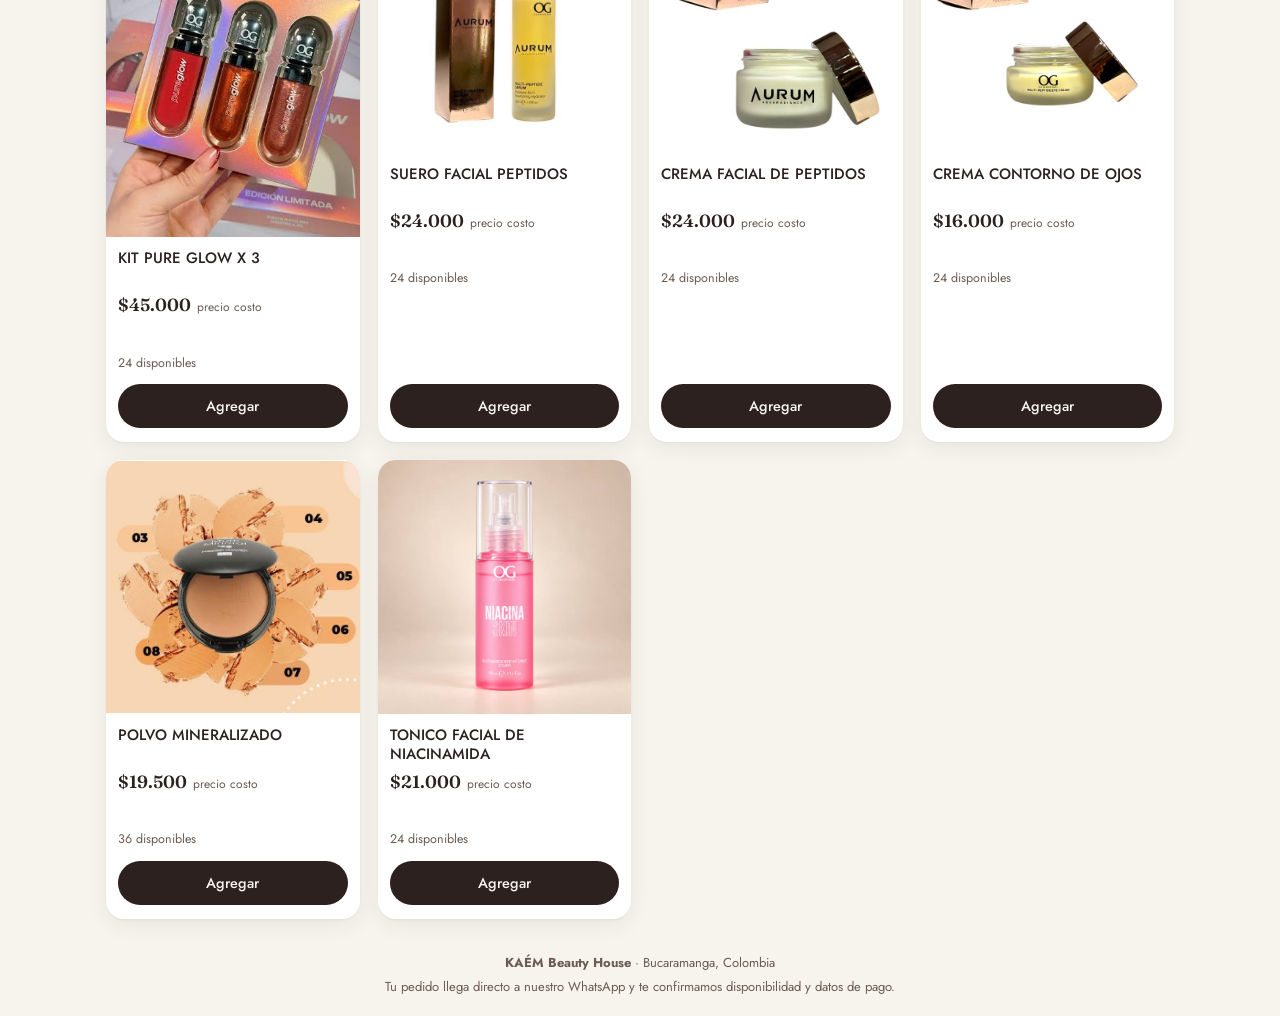
==== commit ae6ad75f: "Remate OG: descuento 15% solo de contado desde $500.000; crédito 30 días a precio costo; flete bajo " ====
--- a/remate-og/index.html
+++ b/remate-og/index.html
@@ -168,6 +168,20 @@
 
 .aviso{position:fixed;left:50%;top:calc(14px + env(safe-area-inset-top));transform:translate(-50%,-24px);z-index:90;max-width:92vw;opacity:0;pointer-events:none;background:var(--espresso);color:var(--crema);padding:12px 18px;border-radius:999px;font-size:14px;text-align:center;box-shadow:var(--sombra);transition:opacity .22s,transform .28s var(--ease)}
 .aviso.on{opacity:1;transform:translate(-50%,0)}
+.reglas{list-style:none;margin:14px auto 0;padding:12px 14px;max-width:520px;background:var(--blanco);border-radius:16px;box-shadow:var(--sombra-s);text-align:left;font-size:13.5px;color:var(--espresso)}
+.reglas li{display:flex;gap:9px;padding:4px 0;line-height:1.4}
+.reglas li b{font-weight:500;color:var(--terracota-txt)}
+.sin-dto .p-final{display:none}
+.sin-dto .precio.on .p-lista .v{color:var(--espresso);font-size:1.1rem;font-weight:600}
+.sin-dto .precio.on .p-lista .v::after{transform:scaleX(0)}
+.pagos{display:grid;grid-template-columns:1fr 1fr;gap:8px;margin:14px 0 0}
+.pg{display:block;position:relative;border:1.5px solid var(--piedra);border-radius:16px;padding:10px 12px;background:var(--blanco);cursor:pointer;transition:border-color .2s,box-shadow .2s,background .2s}
+.pg input{position:absolute;opacity:0;pointer-events:none}
+.pg b{display:block;font-weight:500;font-size:14.5px}
+.pg small{display:block;font-size:12px;color:var(--suave);line-height:1.3;margin-top:1px}
+.pg.on{border-color:var(--terracota);box-shadow:0 0 0 3px rgba(184,107,83,.14);background:#FFFBF7}
+.pg:focus-within{outline:2px solid var(--terracota);outline-offset:2px}
+.pago-nota+.pago-nota{margin-top:0}
 @media (prefers-reduced-motion:reduce){*,*::before,*::after{animation-duration:.01ms!important;animation-iteration-count:1!important;transition-duration:.01ms!important}.chispa{display:none}}
 </style>
 </head>
@@ -178,6 +192,7 @@
     <div class="marcas"><img class="lg-kaem" src="[data-uri]" alt="KAÉM Beauty House" width="520" height="257"><span class="por">remata productos de</span><img class="lg-og" src="[data-uri]" alt="Outdoor Girl" width="110" height="110"></div>
     <h1 id="titulo">Remate Outdoor Girl</h1>
     <p class="sub" id="sub"></p>
+    <ul class="reglas" id="reglas"></ul>
     <p class="nota">KAÉM es intermediario: te ofrece estos productos de Outdoor Girl y coordina tu pedido.</p>
   </header>
 
@@ -204,8 +219,12 @@
   <div class="hoja-cuerpo" id="hbCuerpo">
     <div id="hbLineas"></div>
     <div id="hbResto">
+      <div class="pagos" id="pagos" role="radiogroup" aria-label="Forma de pago">
+        <label class="pg on" id="pgC"><input type="radio" name="pago" value="contado" checked><b>De contado</b><small id="pgCs"></small></label>
+        <label class="pg" id="pgK"><input type="radio" name="pago" value="credito"><b>Crédito 30 días</b><small>Precio costo, sin descuento</small></label>
+      </div>
       <div class="tot" id="hbTot" aria-live="polite"></div>
-      <p class="pago-nota">💳 Este remate es solo de <b>pago de contado</b>. Te confirmamos disponibilidad y los datos para pagar por WhatsApp.</p>
+      <p class="pago-nota" id="pagoNota" aria-live="polite"></p>
       <form class="form" id="form" novalidate autocomplete="on">
         <h3>Tus datos</h3>
         <div class="campo"><label for="cNombre">Nombre completo</label><input id="cNombre" name="name" autocomplete="name" autocapitalize="words" required></div>
@@ -224,7 +243,7 @@
 <div class="visor" id="visor" role="dialog" aria-modal="true" aria-label="Foto del producto"><button class="x" id="visorX" type="button" aria-label="Cerrar foto">✕</button><img id="visorImg" alt=""></div>
 <div class="aviso" id="aviso" role="status" aria-live="polite"></div>
 
-<script type="application/json" id="datos">{"v":"202611172020","titulo":"Remate OG","descuentoPct":15,"redondeo":100,"whatsapp":"573181305060","productos":[{"id":"pmwl1iy99xdgy","nombre":"PARCHE PARA OJOS CON ACIDO HIALURONICO X6U","precio":10300,"unidades":60,"foto":"[data-uri]"},{"id":"pmwl1k54ylv69","nombre":"ESPUMA LIMPIADORA FACIAL DE ACIDO HIALURONICO","precio":23300,"unidades":12,"foto":"[data-uri]"},{"id":"pmwl1lake78gv","nombre":"TONICO FACIAL ACIDO HIALURONICO","precio":23936,"unidades":12,"foto":"[data-uri]"},{"id":"pmwl1mnzrfs2w","nombre":"SUERO DE ACIDO HIALURONICO","precio":21500,"unidades":12,"foto":"[data-uri]"},{"id":"pmwl1n6k9ugce","nombre":"CREMA FACIAL DE ACIDO HIALURONICO","precio":22900,"unidades":12,"foto":"[data-uri]"},{"id":"pmwl1pqm0mp7w","nombre":"BASE AQUA TONO 02","precio":21936,"unidades":12,"foto":"[data-uri]"},{"id":"pmwl1qqqr6j96","nombre":"BASE NUDE ILUSSION TONO 801","precio":29500,"unidades":12,"foto":"[data-uri]"},{"id":"pmwl1r9m4kbb4","nombre":"BASE NUDE ILUSSION TONO 808","precio":29500,"unidades":12,"foto":"[data-uri]"},{"id":"pmwl1saiezlao","nombre":"BASE AQUA TONO 06","precio":21936,"unidades":12,"foto":"[data-uri]"},{"id":"pmwl1so1k0i1z","nombre":"BASE AQUA TONO 07","precio":21936,"unidades":12,"foto":"[data-uri]"},{"id":"pmwl1tzwq0lj8","nombre":"BASE STAY MATTE TONO 635","precio":25145,"unidades":12,"foto":"[data-uri]"},{"id":"pmwl1uj7em474","nombre":"BASE STAY MATTE TONO 630","precio":25145,"unidades":12,"foto":"[data-uri]